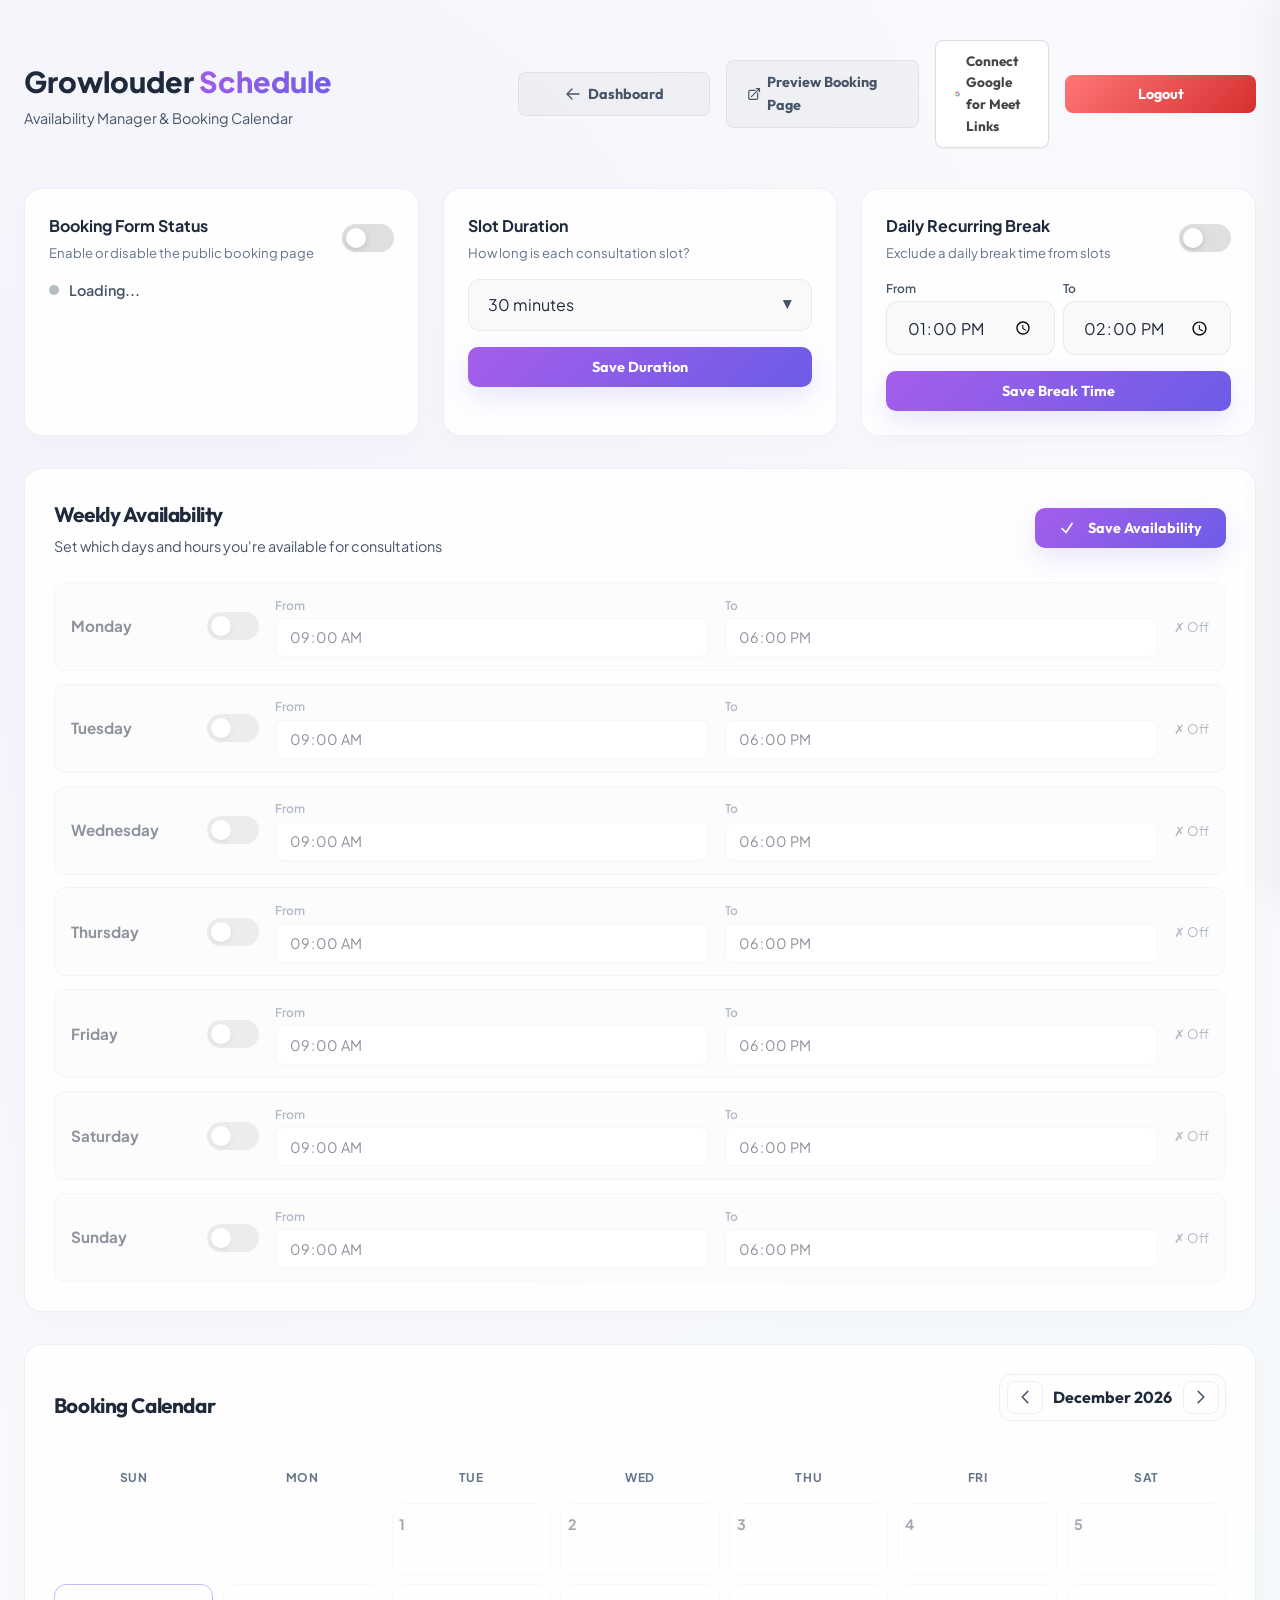
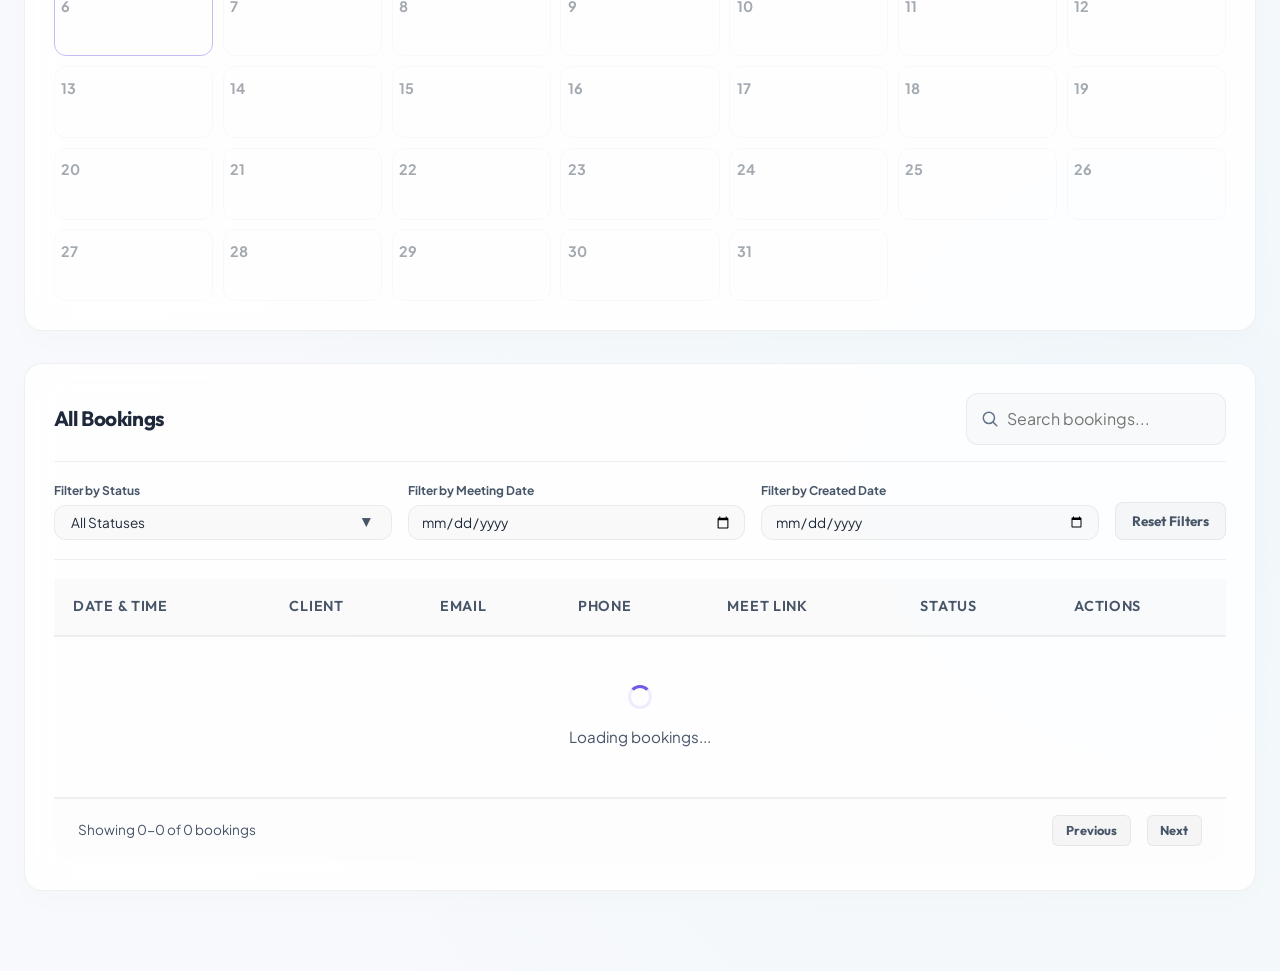
==== static/admin-schedule.html @ 593f6b60 "Initial commit of GrowLouder Consultation Portal" ====
<!DOCTYPE html>
<html lang="en">
<head>
    <meta charset="UTF-8">
    <meta name="viewport" content="width=device-width, initial-scale=1.0">
    <title>Growlouder  Console | Scheduling Manager</title>
    <link rel="icon" type="image/svg+xml" href="/static/favicon.svg">
    <link rel="stylesheet" href="/static/css/style.css">
    <link rel="stylesheet" href="/static/css/schedule.css">
</head>
<body>
<div class="dashboard-container">

    <!-- Header -->
    <header class="dash-header">
        <div>
            <div class="dash-logo-text">Growlouder  <span class="gradient-text">Schedule</span></div>
            <p style="color:var(--text-secondary);font-size:.9rem;margin-top:.2rem;">Availability Manager &amp; Booking Calendar</p>
        </div>
        <div class="dash-actions">
            <a href="/dashboard" class="btn btn-secondary" style="padding:.6rem 1.2rem;font-size:.9rem;border-radius:8px;text-decoration:none;color:var(--text-secondary);display:flex;align-items:center;gap:.4rem;">
                <svg width="16" height="16" fill="none" stroke="currentColor" stroke-width="2" viewBox="0 0 24 24"><path stroke-linecap="round" stroke-linejoin="round" d="M10.5 19.5L3 12m0 0l7.5-7.5M3 12h18"/></svg>
                Dashboard
            </a>
            
            <a href="/" target="_blank" class="btn btn-secondary" style="padding:.6rem 1.2rem;font-size:.9rem;border-radius:8px;text-decoration:none;color:var(--text-secondary);display:flex;align-items:center;gap:.4rem;">
                <svg width="16" height="16" fill="none" stroke="currentColor" stroke-width="2" viewBox="0 0 24 24"><path stroke-linecap="round" stroke-linejoin="round" d="M13.5 6H5.25A2.25 2.25 0 003 8.25v10.5A2.25 2.25 0 005.25 21h10.5A2.25 2.25 0 0018 18.75V10.5m-10.5 6L21 3m0 0h-5.25M21 3v5.25"/></svg>
                Preview Booking Page
            </a>

            <div id="google-connect-wrapper" style="display:flex;align-items:center;gap:0.5rem;background:#fff;border:1px solid #ddd;border-radius:8px;padding:0.2rem 0.6rem;box-shadow:0 1px 2px rgba(0,0,0,.05);" title="Connect your Google Account to auto-generate Google Meet links for consultations.">
                <a href="/api/google/connect" id="google-connect-btn" class="btn" style="padding:.4rem .6rem;font-size:.85rem;border-radius:6px;background:none;color:#444;text-decoration:none;display:flex;align-items:center;gap:.4rem;box-shadow:none;">
                    <svg width="16" height="16" fill="currentColor" viewBox="0 0 24 24"><path d="M22.56 12.25c0-.78-.07-1.53-.2-2.25H12v4.26h5.92c-.26 1.37-1.04 2.53-2.21 3.31v2.77h3.57c2.08-1.92 3.28-4.74 3.28-8.09z" fill="#4285F4"/><path d="M12 23c2.97 0 5.46-.98 7.28-2.66l-3.57-2.77c-.98.66-2.23 1.06-3.71 1.06-2.86 0-5.29-1.93-6.16-4.53H2.18v2.84C3.99 20.53 7.7 23 12 23z" fill="#34A853"/><path d="M5.84 14.09c-.22-.66-.35-1.36-.35-2.09s.13-1.43.35-2.09V7.07H2.18C1.43 8.55 1 10.22 1 12s.43 3.45 1.18 4.93l2.85-2.22.81-.62z" fill="#FBBC05"/><path d="M12 5.38c1.62 0 3.06.56 4.21 1.64l3.15-3.15C17.45 2.09 14.97 1 12 1 7.7 1 3.99 3.47 2.18 7.07l3.66 2.84c.87-2.6 3.3-4.53 6.16-4.53z" fill="#EA4335"/><path d="M1 1h22v22H1z" fill="none"/></svg>
                    <span>Connect Google for Meet Links</span>
                </a>
                <span id="google-connected-email" style="font-size:0.75rem;color:#00b894;font-weight:600;display:none;border-left:1px solid #eee;padding-left:0.5rem;"></span>
            </div>
            <button type="button" class="btn" id="logout-btn" style="padding:.6rem 1.2rem;font-size:.9rem;border-radius:8px;background:var(--accent-gradient);box-shadow:none;">Logout</button>
        </div>
    </header>

    <!-- Top Config Row -->
    <div class="admin-config-row">

        <!-- Form Active Toggle -->
        <div class="config-card">
            <div class="config-card-header">
                <div>
                    <div class="config-card-title">Booking Form Status</div>
                    <div class="config-card-sub">Enable or disable the public booking page</div>
                </div>
                <label class="toggle-switch" id="form-active-toggle-wrapper">
                    <input type="checkbox" id="form-active-toggle" onchange="updateConfig()">
                    <span class="toggle-slider"></span>
                </label>
            </div>
            <div class="status-badge-row">
                <span class="status-dot" id="status-dot"></span>
                <span id="status-label" class="status-label-text">Loading...</span>
            </div>
        </div>

        <!-- Slot Duration -->
        <div class="config-card">
            <div class="config-card-title">Slot Duration</div>
            <div class="config-card-sub">How long is each consultation slot?</div>
            <div class="slot-duration-row" style="margin-top:1rem;">
                <div class="select-wrapper" style="flex:1;">
                    <select id="slot-duration-select" class="input-control" onchange="onSlotDurationChange()">
                        <option value="15">15 minutes</option>
                        <option value="30" selected>30 minutes</option>
                        <option value="45">45 minutes</option>
                        <option value="60">1 hour</option>
                        <option value="90">1.5 hours</option>
                        <option value="0">Custom...</option>
                    </select>
                </div>
                <div id="custom-slot-wrapper" style="display:none; flex:1;">
                    <input type="number" id="custom-slot-input" class="input-control" min="5" max="480" placeholder="Minutes" value="30">
                </div>
            </div>
            <button class="btn" onclick="updateConfig()" style="margin-top:1rem;padding:.7rem;font-size:.9rem;border-radius:10px;">Save Duration</button>
        </div>

        <!-- Daily Break Config -->
        <div class="config-card">
            <div class="config-card-header">
                <div>
                    <div class="config-card-title">Daily Recurring Break</div>
                    <div class="config-card-sub">Exclude a daily break time from slots</div>
                </div>
                <label class="toggle-switch">
                    <input type="checkbox" id="break-active-toggle" onchange="updateBreakConfig()">
                    <span class="toggle-slider"></span>
                </label>
            </div>
            <div class="slot-duration-row" style="margin-top:1rem; gap:0.5rem;">
                <div style="flex:1;">
                    <label style="font-size:.75rem;color:var(--text-secondary);font-weight:600;display:block;margin-bottom:.2rem;">From</label>
                    <input type="time" id="break-start-input" class="input-control" value="13:00">
                </div>
                <div style="flex:1;">
                    <label style="font-size:.75rem;color:var(--text-secondary);font-weight:600;display:block;margin-bottom:.2rem;">To</label>
                    <input type="time" id="break-end-input" class="input-control" value="14:00">
                </div>
            </div>
            <button class="btn" onclick="updateBreakConfig(true)" style="margin-top:1rem;padding:.7rem;font-size:.9rem;border-radius:10px;">Save Break Time</button>
        </div>

    </div>

    <!-- Availability Settings -->
    <section class="table-card" style="margin-bottom:2rem;">
        <div class="table-header-row">
            <div>
                <h2 style="font-size:1.3rem;">Weekly Availability</h2>
                <p style="color:var(--text-secondary);font-size:.9rem;margin-top:.2rem;">Set which days and hours you're available for consultations</p>
            </div>
            <button class="btn" onclick="saveAvailability()" style="padding:.7rem 1.5rem;font-size:.9rem;border-radius:10px;width:auto;">
                <svg width="16" height="16" fill="none" stroke="currentColor" stroke-width="2.5" viewBox="0 0 24 24"><path stroke-linecap="round" stroke-linejoin="round" d="M4.5 12.75l6 6 9-13.5"/></svg>
                Save Availability
            </button>
        </div>
        <div id="availability-grid" class="avail-grid">
            <!-- Injected by JS -->
        </div>
    </section>

    <!-- Calendar + Bookings -->
    <section class="table-card" style="margin-bottom:2rem;">
        <div class="table-header-row">
            <h2 style="font-size:1.3rem;">Booking Calendar</h2>
            <div class="cal-nav" style="border:1px solid var(--border-color);border-radius:12px;padding:.4rem;">
                <button class="cal-nav-btn" onclick="changeAdminMonth(-1)">
                    <svg width="18" height="18" fill="none" stroke="currentColor" stroke-width="2" viewBox="0 0 24 24"><path stroke-linecap="round" stroke-linejoin="round" d="M15.75 19.5L8.25 12l7.5-7.5"/></svg>
                </button>
                <span class="cal-month-label" id="admin-cal-month-label" style="font-size:1rem;">May 2026</span>
                <button class="cal-nav-btn" onclick="changeAdminMonth(1)">
                    <svg width="18" height="18" fill="none" stroke="currentColor" stroke-width="2" viewBox="0 0 24 24"><path stroke-linecap="round" stroke-linejoin="round" d="M8.25 4.5l7.5 7.5-7.5 7.5"/></svg>
                </button>
            </div>
        </div>

        <!-- Admin Calendar Grid -->
        <div class="admin-cal-grid" id="admin-cal-grid">
            <div class="cal-weekday">Sun</div>
            <div class="cal-weekday">Mon</div>
            <div class="cal-weekday">Tue</div>
            <div class="cal-weekday">Wed</div>
            <div class="cal-weekday">Thu</div>
            <div class="cal-weekday">Fri</div>
            <div class="cal-weekday">Sat</div>
            <!-- Days injected by JS -->
        </div>

        <!-- Booking list for selected date -->
        <div id="admin-day-detail" style="display:none;margin-top:1.5rem;">
            <div class="table-header-row" style="margin-bottom:1rem;">
                <h3 id="admin-day-heading" style="font-size:1.1rem;"></h3>
                <div id="admin-day-actions" style="display:flex;align-items:center;gap:.5rem;">
                    <button class="btn btn-secondary" onclick="closeAdminDayDetail()" style="padding:.4rem .9rem;font-size:.85rem;border-radius:8px;width:auto;">Close</button>
                </div>
            </div>
            
            <div class="day-detail-layout" style="display:grid; grid-template-columns: 1fr 340px; gap: 1.5rem;">
                <!-- Bookings Table Column -->
                <div class="table-responsive" style="min-width:0;">
                    <table class="leads-table" id="admin-bookings-table">
                        <thead>
                            <tr>
                                <th>Time</th>
                                <th>Client Name</th>
                                <th>Email</th>
                                <th>Phone</th>
                                <th>Notes</th>
                                <th>Status</th>
                                <th>Actions</th>
                            </tr>
                        </thead>
                        <tbody id="admin-bookings-tbody">
                            <!-- Injected by JS -->
                        </tbody>
                    </table>
                </div>

                <!-- Custom Blocks Column -->
                <div class="custom-blocks-panel" style="background:rgba(0,0,0,.015); border: 1px solid var(--border-color); border-radius: 16px; padding: 1.2rem; align-self: start;">
                    <h4 style="font-size:.95rem; font-weight:700; margin-bottom:.5rem; display:flex; align-items:center; gap:.4rem; color:var(--text-primary);">
                        <svg width="16" height="16" fill="none" stroke="currentColor" stroke-width="2" viewBox="0 0 24 24"><path stroke-linecap="round" stroke-linejoin="round" d="M12 6v6h4.5m4.5 0a9 9 0 1 1-18 0 9 9 0 0 1 18 0Z"/></svg>
                        Custom Blocks / Breaks
                    </h4>
                    <p style="color:var(--text-muted); font-size:.8rem; margin-bottom:1rem; line-height:1.4;">
                        Block a specific time range for this date (e.g., 1:00 PM to 2:00 PM).
                    </p>

                    <!-- List of blocks for selected date -->
                    <div id="date-breaks-list" style="margin-bottom:1rem; display:flex; flex-direction:column; gap:.5rem;">
                        <!-- Injected by JS -->
                    </div>

                    <!-- Add custom block form -->
                    <div style="border-top:1px solid var(--border-color); padding-top:1rem; display:flex; flex-direction:column; gap:.8rem;">
                        <div style="display:flex; gap:.5rem;">
                            <div style="flex:1;">
                                <label style="font-size:.7rem; color:var(--text-muted); font-weight:700; display:block; margin-bottom:.2rem;">Start</label>
                                <input type="time" id="add-break-start" class="input-control" style="padding:.4rem; font-size:.85rem;" value="13:00">
                            </div>
                            <div style="flex:1;">
                                <label style="font-size:.7rem; color:var(--text-muted); font-weight:700; display:block; margin-bottom:.2rem;">End</label>
                                <input type="time" id="add-break-end" class="input-control" style="padding:.4rem; font-size:.85rem;" value="14:00">
                            </div>
                        </div>
                        <input type="text" id="add-break-reason" class="input-control" style="padding:.4rem; font-size:.85rem;" placeholder="Reason (e.g. Lunch break)">
                        <button class="btn" onclick="addDateBreak()" style="padding:.5rem; font-size:.85rem; border-radius:8px;">Add Block / Break</button>
                    </div>
                </div>
            </div>
        </div>
    </section>

    <!-- All Bookings Table -->
    <section class="table-card" style="margin-bottom:2.5rem;">
        <div class="table-header-row" style="border-bottom: 1px solid var(--border-color); padding-bottom: 1rem; margin-bottom: 1rem;">
            <h2 style="font-size:1.3rem; margin-bottom: 0;">All Bookings</h2>
            <div style="display: flex; gap: 0.8rem; align-items: center; flex-wrap: wrap;">
                <div class="search-box" style="max-width:260px; margin-bottom: 0;">
                    <svg class="search-icon" width="18" height="18" fill="none" stroke="currentColor" stroke-width="2" viewBox="0 0 24 24"><path stroke-linecap="round" stroke-linejoin="round" d="M21 21l-5.197-5.197m0 0A7.5 7.5 0 105.196 5.196a7.5 7.5 0 0010.607 10.607z"/></svg>
                    <input type="text" id="bookings-search" class="input-control" placeholder="Search bookings...">
                </div>
            </div>
        </div>

        <!-- Premium Multi-Filters Bar -->
        <div class="filter-controls-row" style="display: flex; gap: 1rem; margin-bottom: 1.2rem; padding: 0.2rem 0; flex-wrap: wrap; border-bottom: 1px solid var(--border-color); padding-bottom: 1.2rem; align-items: flex-end;">
            <div style="flex: 1; min-width: 140px;">
                <label style="font-size: 0.75rem; color: var(--text-secondary); font-weight: 700; display: block; margin-bottom: 0.3rem;">Filter by Status</label>
                <div class="select-wrapper" style="margin-bottom: 0;">
                    <select id="bookings-status-filter" class="input-control" style="padding: 0.5rem 1rem; font-size: 0.85rem; height: auto;">
                        <option value="">All Statuses</option>
                        <option value="confirmed">Confirmed</option>
                        <option value="completed">Completed</option>
                        <option value="cancelled">Cancelled</option>
                    </select>
                </div>
            </div>
            <div style="flex: 1; min-width: 160px;">
                <label style="font-size: 0.75rem; color: var(--text-secondary); font-weight: 700; display: block; margin-bottom: 0.3rem;">Filter by Meeting Date</label>
                <input type="date" id="bookings-date-filter" class="input-control" style="padding: 0.45rem 0.8rem; font-size: 0.85rem; height: auto; font-family: inherit;">
            </div>
            <div style="flex: 1; min-width: 160px;">
                <label style="font-size: 0.75rem; color: var(--text-secondary); font-weight: 700; display: block; margin-bottom: 0.3rem;">Filter by Created Date</label>
                <input type="date" id="bookings-created-filter" class="input-control" style="padding: 0.45rem 0.8rem; font-size: 0.85rem; height: auto; font-family: inherit;">
            </div>
            <div>
                <button type="button" class="btn btn-secondary" onclick="resetBookingsFilters()" style="padding: 0.5rem 1rem; font-size: 0.85rem; border-radius: 8px; height: 38px; display: inline-flex; align-items: center; justify-content: center; width: auto;">
                    Reset Filters
                </button>
            </div>
        </div>
        <div class="table-responsive">
            <table class="leads-table" id="all-bookings-table">
                <thead>
                    <tr>
                        <th>Date & Time</th>
                        <th>Client</th>
                        <th>Email</th>
                        <th>Phone</th>
                        <th>Meet Link</th>
                        <th>Status</th>
                        <th>Actions</th>
                    </tr>
                </thead>
                <tbody id="all-bookings-tbody">
                    <tr><td colspan="7" style="text-align:center;padding:3rem;"><div class="spinner" style="margin:0 auto 1rem;"></div><span style="color:var(--text-secondary);">Loading bookings...</span></td></tr>
                </tbody>
            </table>
        </div>
        <!-- Pagination Controls Row -->
        <div id="bookings-pagination" style="display: flex; justify-content: space-between; align-items: center; padding: 1rem 1.5rem; border-top: 1px solid var(--border-color); background: rgba(0,0,0,.005); border-bottom-left-radius: 18px; border-bottom-right-radius: 18px; flex-wrap: wrap; gap: 0.8rem;">
            <div style="font-size: 0.85rem; color: var(--text-secondary);" id="pagination-info">
                Showing 0-0 of 0 bookings
            </div>
            <div style="display: flex; gap: 0.5rem; align-items: center;">
                <button type="button" class="btn btn-secondary" id="btn-prev-page" style="padding: 0.4rem 0.8rem; font-size: 0.8rem; border-radius: 6px; width: auto; margin-bottom: 0;" onclick="changeBookingsPage(-1)">
                    Previous
                </button>
                <div id="pagination-pages" style="display: flex; gap: 0.3rem;">
                    <!-- dynamic page numbers -->
                </div>
                <button type="button" class="btn btn-secondary" id="btn-next-page" style="padding: 0.4rem 0.8rem; font-size: 0.8rem; border-radius: 6px; width: auto; margin-bottom: 0;" onclick="changeBookingsPage(1)">
                    Next
                </button>
            </div>
        </div>
    </section>

</div>

<!-- Sliding detail drawer for individual booking viewer -->
<div class="drawer-overlay" id="drawer-overlay"></div>
<div class="drawer" id="drawer">
    <button type="button" class="drawer-close" id="drawer-close-btn">&times;</button>
    <h2 class="drawer-title">Booking Details</h2>
    <div id="drawer-content">
        <!-- Details rendered via JavaScript -->
    </div>
</div>

<!-- Toast -->
<div class="toast-container">
    <div class="toast" id="toast-el"></div>
</div>

<script src="/static/js/admin-schedule.js"></script>
</body>
</html>
---- static/css/style.css ----
/* 
================================================================
   BrandCraft Onboarding System - Master Design System Stylesheet
   Theme: Premium Light Mode with HSL accents
   Author: Uday Sorathiya
================================================================
*/

@import url('https://fonts.googleapis.com/css2?family=Outfit:wght@300;400;500;600;700;800&family=Plus+Jakarta+Sans:wght@300;400;500;600;700&display=swap');

:root {
    --bg-dark: #f8f9fc;
    --bg-card: rgba(255, 255, 255, 0.85);
    --bg-card-hover: rgba(255, 255, 255, 0.95);
    --border-color: rgba(0, 0, 0, 0.06);
    --border-glow: rgba(108, 92, 231, 0.15);
    
    --primary: #6c5ce7;
    --primary-gradient: linear-gradient(135deg, #a55eea 0%, #6c5ce7 100%);
    --secondary-gradient: linear-gradient(135deg, #00b894 0%, #0984e3 100%);
    --accent-gradient: linear-gradient(135deg, #ff7675 0%, #d63031 100%);
    --text-primary: #1e293b;
    --text-secondary: #475569;
    --text-muted: #64748b;
    
    --font-heading: 'Outfit', sans-serif;
    --font-body: 'Plus Jakarta Sans', sans-serif;
    --shadow-neon: 0 10px 25px rgba(108, 92, 231, 0.15);
    --shadow-neon-cyan: 0 10px 25px rgba(0, 206, 201, 0.12);
    --transition: all 0.35s cubic-bezier(0.25, 0.8, 0.25, 1);
}

/* Reset and Global Styles */
* {
    margin: 0;
    padding: 0;
    box-sizing: border-box;
}

body {
    background-color: var(--bg-dark);
    color: var(--text-primary);
    font-family: var(--font-body);
    min-height: 100vh;
    overflow-x: hidden;
    line-height: 1.6;
    background-image: 
        radial-gradient(circle at 10% 20%, rgba(108, 92, 231, 0.04) 0%, transparent 40%),
        radial-gradient(circle at 90% 80%, rgba(0, 206, 201, 0.03) 0%, transparent 45%);
}

h1, h2, h3, h4, h5, h6 {
    font-family: var(--font-heading);
    font-weight: 700;
    letter-spacing: -0.02em;
}

/* Core Layouts */
.app-container {
    display: flex;
    flex-direction: column;
    min-height: 100vh;
    padding: 2.5rem 1.5rem;
    align-items: center;
    justify-content: center;
}

/* Glassmorphism Card Style */
.glass-card {
    background: var(--bg-card);
    backdrop-filter: blur(20px);
    -webkit-backdrop-filter: blur(20px);
    border: 1px solid var(--border-color);
    border-radius: 24px;
    width: 100%;
    max-width: 780px;
    padding: 3rem;
    box-shadow: 0 20px 45px rgba(108, 92, 231, 0.04), 0 5px 15px rgba(0, 0, 0, 0.02);
    position: relative;
    transition: var(--transition);
}

.glass-card::before {
    content: '';
    position: absolute;
    top: 0;
    left: 0;
    right: 0;
    height: 6px;
    background: var(--primary-gradient);
    border-radius: 24px 24px 0 0;
}

/* Gradient Texts */
.gradient-text {
    background: var(--primary-gradient);
    -webkit-background-clip: text;
    -webkit-text-fill-color: transparent;
    display: inline-block;
}

.gradient-text-alt {
    background: var(--secondary-gradient);
    -webkit-background-clip: text;
    -webkit-text-fill-color: transparent;
    display: inline-block;
}

/* Form Styles */
.form-header {
    text-align: center;
    margin-bottom: 2.5rem;
}

.form-header h1 {
    font-size: 2.5rem;
    margin-bottom: 0.75rem;
    font-weight: 800;
}

.form-header p {
    color: var(--text-secondary);
    font-size: 1.05rem;
}

.form-group {
    margin-bottom: 1.8rem;
    position: relative;
}

.form-group label {
    display: block;
    font-family: var(--font-heading);
    font-weight: 600;
    font-size: 0.95rem;
    margin-bottom: 0.6rem;
    color: var(--text-primary);
    transition: var(--transition);
}

.required::after {
    content: " *";
    color: #ff7675;
    font-weight: bold;
}

/* Premium Inputs */
.input-control {
    width: 100%;
    background: rgba(0, 0, 0, 0.02);
    border: 1px solid var(--border-color);
    border-radius: 12px;
    padding: 0.9rem 1.2rem;
    color: var(--text-primary);
    font-family: var(--font-body);
    font-size: 1rem;
    transition: var(--transition);
}

.input-control:focus {
    outline: none;
    background: #ffffff;
    border-color: #6c5ce7;
    box-shadow: 0 0 15px rgba(108, 92, 231, 0.15);
}

textarea.input-control {
    resize: vertical;
    min-height: 100px;
}

/* Custom Select Dropdowns */
.select-wrapper {
    position: relative;
}

.select-wrapper::after {
    content: '▼';
    font-size: 0.75rem;
    color: var(--text-secondary);
    position: absolute;
    right: 1.2rem;
    top: 50%;
    transform: translateY(-50%);
    pointer-events: none;
    transition: var(--transition);
}

.select-wrapper:hover::after {
    color: var(--text-primary);
}

select.input-control {
    appearance: none;
    -webkit-appearance: none;
    cursor: pointer;
    padding-right: 2.5rem;
}

select.input-control option {
    background-color: #ffffff;
    color: var(--text-primary);
}

/* Custom Option Cards Grid (Checkboxes & Radios) */
.options-grid {
    display: grid;
    grid-template-columns: repeat(auto-fit, minmax(220px, 1fr));
    gap: 1rem;
    margin-top: 0.5rem;
}

.option-card {
    position: relative;
    background: rgba(0, 0, 0, 0.015);
    border: 1px solid var(--border-color);
    border-radius: 14px;
    padding: 1.2rem;
    cursor: pointer;
    transition: var(--transition);
    display: flex;
    align-items: center;
    user-select: none;
}

.option-card:hover {
    background: var(--bg-card-hover);
    border-color: rgba(108, 92, 231, 0.3);
    transform: translateY(-2px);
    box-shadow: 0 5px 15px rgba(0, 0, 0, 0.02);
}

.option-card input[type="checkbox"],
.option-card input[type="radio"] {
    position: absolute;
    opacity: 0;
    cursor: pointer;
    height: 0;
    width: 0;
}

.custom-indicator {
    height: 20px;
    width: 20px;
    background-color: rgba(0, 0, 0, 0.04);
    border: 1px solid var(--border-color);
    border-radius: 6px;
    margin-right: 1rem;
    display: inline-block;
    position: relative;
    flex-shrink: 0;
    transition: var(--transition);
}

/* For Radio indicators (Circles) */
.radio-indicator {
    border-radius: 50%;
}

.option-card:hover .custom-indicator {
    border-color: #6c5ce7;
}

/* Checked States */
.option-card input:checked ~ .custom-indicator {
    background: var(--primary-gradient);
    border-color: transparent;
    box-shadow: var(--shadow-neon);
}

.option-card input:checked ~ .custom-indicator::after {
    display: block;
}

/* Checkbox indicator tick marks */
.custom-indicator::after {
    content: "";
    position: absolute;
    display: none;
    left: 7px;
    top: 3px;
    width: 5px;
    height: 10px;
    border: solid white;
    border-width: 0 2px 2px 0;
    transform: rotate(45deg);
}

/* Radio indicator bullet */
.radio-indicator::after {
    left: 6px;
    top: 6px;
    width: 6px;
    height: 6px;
    border-radius: 50%;
    background: white;
    border: none;
    transform: none;
}

.option-card input:checked ~ .option-label {
    color: #6c5ce7;
    font-weight: 600;
}

.option-label {
    font-size: 0.95rem;
    color: var(--text-secondary);
    transition: var(--transition);
}

/* Submit & Loading Buttons */
.btn-container {
    margin-top: 2.5rem;
}

.btn {
    width: 100%;
    padding: 1.1rem 2rem;
    font-family: var(--font-heading);
    font-weight: 700;
    font-size: 1.1rem;
    color: #ffffff;
    background: var(--primary-gradient);
    border: none;
    border-radius: 14px;
    cursor: pointer;
    transition: var(--transition);
    display: flex;
    justify-content: center;
    align-items: center;
    gap: 0.8rem;
    box-shadow: var(--shadow-neon);
}

.btn:hover {
    transform: translateY(-2px);
    box-shadow: 0 8px 25px rgba(108, 92, 231, 0.35);
}

.btn:active {
    transform: translateY(0);
}

.btn-secondary {
    background: rgba(0, 0, 0, 0.03);
    border: 1px solid var(--border-color);
    box-shadow: none;
    color: var(--text-secondary);
}

.btn-secondary:hover {
    background: rgba(0, 0, 0, 0.06);
    border-color: var(--text-secondary);
    color: var(--text-primary);
    box-shadow: none;
}

/* Form Progress Bar for Multi-step Wizard */
.progress-bar-container {
    width: 100%;
    height: 5px;
    background: rgba(0, 0, 0, 0.04);
    border-radius: 10px;
    margin-bottom: 2.5rem;
    overflow: hidden;
}

.progress-bar-fill {
    height: 100%;
    width: 0%;
    background: var(--primary-gradient);
    box-shadow: var(--shadow-neon);
    transition: width 0.4s ease;
}

.form-step {
    display: none;
    animation: fadeInStep 0.5s ease forwards;
}

.form-step.active {
    display: block;
}

@keyframes fadeInStep {
    from {
        opacity: 0;
        transform: translateY(10px);
    }
    to {
        opacity: 1;
        transform: translateY(0);
    }
}

.form-step-actions {
    display: flex;
    gap: 1rem;
    margin-top: 2.5rem;
}

/* Form Wizard Header Info */
.step-info {
    text-align: center;
    color: var(--text-muted);
    font-size: 0.85rem;
    font-weight: 700;
    text-transform: uppercase;
    letter-spacing: 0.1em;
    margin-bottom: 0.5rem;
}

/* Success Card Overlay */
.success-screen {
    text-align: center;
    display: none;
    animation: scaleIn 0.5s cubic-bezier(0.25, 0.8, 0.25, 1) forwards;
}

.success-icon-wrapper {
    width: 80px;
    height: 80px;
    background: rgba(0, 184, 148, 0.1);
    border: 2px solid #00b894;
    border-radius: 50%;
    display: flex;
    align-items: center;
    justify-content: center;
    margin: 0 auto 2rem;
    box-shadow: var(--shadow-neon-cyan);
    position: relative;
}

.success-icon-wrapper svg {
    width: 40px;
    height: 40px;
    color: #00b894;
}

.success-screen h2 {
    font-size: 2.2rem;
    margin-bottom: 1rem;
}

.success-screen p {
    color: var(--text-secondary);
    margin-bottom: 2rem;
}

@keyframes scaleIn {
    from {
        opacity: 0;
        transform: scale(0.9);
    }
    to {
        opacity: 1;
        transform: scale(1);
    }
}

/* Page Footer Credit styling */
.brand-footer {
    margin-top: 2.5rem;
    padding-top: 1.5rem;
    border-top: 1px solid var(--border-color);
    text-align: center;
    font-size: 0.82rem;
    color: var(--text-muted);
    display: flex;
    flex-direction: column;
    gap: 0.4rem;
}

.brand-footer .powered-by {
    font-weight: 600;
    color: var(--text-secondary);
}

.brand-footer a {
    color: var(--primary);
    text-decoration: none;
    font-weight: 600;
    transition: var(--transition);
}

.brand-footer a:hover {
    text-decoration: underline;
}

/* Login Page Customizations */
.login-card {
    max-width: 420px;
}

.login-footer {
    text-align: center;
    margin-top: 2rem;
}

.login-footer a {
    color: var(--text-secondary);
    text-decoration: none;
    font-size: 0.9rem;
    transition: var(--transition);
}

.login-footer a:hover {
    color: #6c5ce7;
}

/* ================================================================
   DASHBOARD SECTION STYLE
   ================================================================ */
.dashboard-container {
    width: 100%;
    max-width: 1400px;
    padding: 2.5rem 1.5rem;
    margin: 0 auto;
}

/* Dashboard Header */
.dash-header {
    display: flex;
    justify-content: space-between;
    align-items: center;
    margin-bottom: 2.5rem;
    flex-wrap: wrap;
    gap: 1.5rem;
}

.dash-logo-text {
    font-size: 1.8rem;
    font-weight: 800;
}

.dash-actions {
    display: flex;
    gap: 1rem;
    align-items: center;
}

/* Metrics Cards Grid */
.metrics-grid {
    display: grid;
    grid-template-columns: repeat(auto-fit, minmax(240px, 1fr));
    gap: 1.5rem;
    margin-bottom: 2.5rem;
}

.metric-card {
    background: var(--bg-card);
    backdrop-filter: blur(20px);
    border: 1px solid var(--border-color);
    border-radius: 18px;
    padding: 1.5rem;
    display: flex;
    flex-direction: column;
    position: relative;
    overflow: hidden;
    transition: var(--transition);
    box-shadow: 0 10px 30px rgba(0, 0, 0, 0.015);
}

.metric-card:hover {
    border-color: var(--border-glow);
    transform: translateY(-3px);
    box-shadow: 0 15px 35px rgba(108, 92, 231, 0.05);
}

.metric-header {
    display: flex;
    justify-content: space-between;
    align-items: center;
    margin-bottom: 1rem;
}

.metric-title {
    color: var(--text-secondary);
    font-size: 0.9rem;
    font-weight: 600;
    text-transform: uppercase;
    letter-spacing: 0.05em;
}

.metric-icon {
    width: 38px;
    height: 38px;
    border-radius: 10px;
    display: flex;
    align-items: center;
    justify-content: center;
}

.metric-icon-purple {
    background: rgba(108, 92, 231, 0.08);
    color: #6c5ce7;
}

.metric-icon-cyan {
    background: rgba(0, 184, 148, 0.08);
    color: #00b894;
}

.metric-icon-orange {
    background: rgba(253, 150, 68, 0.08);
    color: #fd9644;
}

.metric-value {
    font-size: 2.2rem;
    font-weight: 800;
    line-height: 1;
    margin-bottom: 0.4rem;
}

.metric-desc {
    color: var(--text-muted);
    font-size: 0.8rem;
}

/* Visualization Panel */
.visuals-panel {
    display: grid;
    grid-template-columns: 2fr 1fr;
    gap: 1.5rem;
    margin-bottom: 2.5rem;
}

@media (max-width: 992px) {
    .visuals-panel {
        grid-template-columns: 1fr;
    }
}

.chart-card {
    background: var(--bg-card);
    backdrop-filter: blur(20px);
    border: 1px solid var(--border-color);
    border-radius: 18px;
    padding: 1.8rem;
    min-height: 350px;
    display: flex;
    flex-direction: column;
    box-shadow: 0 10px 30px rgba(0, 0, 0, 0.015);
}

.chart-card-title {
    font-size: 1.2rem;
    font-weight: 700;
    margin-bottom: 1.5rem;
    color: var(--text-primary);
}

.chart-wrapper {
    flex-grow: 1;
    position: relative;
    display: flex;
    justify-content: center;
    align-items: center;
}

/* Leads Table Card */
.table-card {
    background: var(--bg-card);
    backdrop-filter: blur(20px);
    border: 1px solid var(--border-color);
    border-radius: 18px;
    padding: 1.8rem;
    margin-bottom: 2rem;
    box-shadow: 0 10px 30px rgba(0, 0, 0, 0.015);
}

.table-header-row {
    display: flex;
    justify-content: space-between;
    align-items: center;
    margin-bottom: 1.5rem;
    flex-wrap: wrap;
    gap: 1rem;
}

.search-box {
    position: relative;
    max-width: 320px;
    width: 100%;
}

.search-box input {
    padding-left: 2.5rem;
}

.search-icon {
    position: absolute;
    left: 0.9rem;
    top: 50%;
    transform: translateY(-50%);
    color: var(--text-muted);
    pointer-events: none;
}

/* Custom Styled Table */
.table-responsive {
    width: 100%;
    overflow-x: auto;
}

table.leads-table {
    width: 100%;
    border-collapse: collapse;
    text-align: left;
}

table.leads-table th {
    padding: 1rem 1.2rem;
    border-bottom: 2px solid var(--border-color);
    background: rgba(0, 0, 0, 0.015);
    color: var(--text-secondary);
    font-family: var(--font-heading);
    font-weight: 600;
    font-size: 0.9rem;
    text-transform: uppercase;
    letter-spacing: 0.05em;
}

table.leads-table td {
    padding: 1.1rem 1.2rem;
    border-bottom: 1px solid var(--border-color);
    color: var(--text-primary);
    font-size: 0.95rem;
    white-space: nowrap;
    max-width: 240px;
    text-overflow: ellipsis;
    overflow: hidden;
}

table.leads-table tbody tr {
    cursor: pointer;
    transition: var(--transition);
}

table.leads-table tbody tr:hover {
    background: rgba(108, 92, 231, 0.02);
}

.badge {
    display: inline-block;
    padding: 0.25rem 0.6rem;
    border-radius: 30px;
    font-size: 0.75rem;
    font-weight: 700;
    text-transform: uppercase;
    letter-spacing: 0.02em;
}

.badge-industry {
    background: rgba(108, 92, 231, 0.07);
    color: #6c5ce7;
    border: 1px solid rgba(108, 92, 231, 0.15);
}

.badge-source {
    background: rgba(0, 184, 148, 0.07);
    color: #00b894;
    border: 1px solid rgba(0, 184, 148, 0.15);
}

/* Drawer / Slider panel for detail view */
.drawer {
    position: fixed;
    top: 0;
    right: -480px;
    width: 480px;
    max-width: 100%;
    height: 100vh;
    background: #ffffff;
    border-left: 1px solid var(--border-color);
    box-shadow: -10px 0 35px rgba(0, 0, 0, 0.05);
    z-index: 1000;
    padding: 2.5rem;
    overflow-y: auto;
    transition: right 0.4s cubic-bezier(0.25, 0.8, 0.25, 1);
}

.drawer.open {
    right: 0;
}

.drawer-overlay {
    position: fixed;
    top: 0;
    left: 0;
    width: 100vw;
    height: 100vh;
    background: rgba(30, 41, 59, 0.35);
    backdrop-filter: blur(4px);
    z-index: 999;
    opacity: 0;
    pointer-events: none;
    transition: var(--transition);
}

.drawer-overlay.active {
    opacity: 1;
    pointer-events: all;
}

.drawer-close {
    position: absolute;
    top: 1.5rem;
    right: 1.5rem;
    background: none;
    border: none;
    color: var(--text-secondary);
    cursor: pointer;
    font-size: 1.5rem;
    transition: var(--transition);
}

.drawer-close:hover {
    color: var(--text-primary);
    transform: rotate(90deg);
}

.drawer-title {
    font-size: 1.6rem;
    font-weight: 800;
    margin-bottom: 2rem;
    padding-bottom: 1rem;
    border-bottom: 1px solid var(--border-color);
}

.drawer-section {
    margin-bottom: 1.8rem;
}

.drawer-section-title {
    font-size: 0.8rem;
    font-weight: 700;
    color: var(--text-muted);
    text-transform: uppercase;
    letter-spacing: 0.08em;
    margin-bottom: 0.4rem;
}

.drawer-section-value {
    font-size: 1rem;
    color: var(--text-primary);
    word-break: break-word;
}

/* Toast Messages */
.toast-container {
    position: fixed;
    bottom: 2rem;
    right: 2rem;
    z-index: 1001;
}

.toast {
    background: #ffffff;
    border: 1px solid #00b894;
    border-radius: 12px;
    padding: 1rem 1.5rem;
    color: var(--text-primary);
    box-shadow: 0 10px 30px rgba(0, 184, 148, 0.15);
    display: flex;
    align-items: center;
    gap: 0.8rem;
    transform: translateY(100px);
    opacity: 0;
    transition: all 0.4s cubic-bezier(0.175, 0.885, 0.32, 1.275);
}

.toast.show {
    transform: translateY(0);
    opacity: 1;
}

.toast-error {
    border-color: #ff7675;
    box-shadow: 0 10px 30px rgba(255, 118, 117, 0.15);
}

/* Empty State */
.empty-state {
    text-align: center;
    padding: 4rem 2rem;
    color: var(--text-secondary);
}

.empty-state svg {
    width: 64px;
    height: 64px;
    color: var(--text-muted);
    margin-bottom: 1.5rem;
}

/* Spinner */
.spinner {
    width: 24px;
    height: 24px;
    border: 3px solid rgba(108,92,231,0.1);
    border-top: 3px solid #6c5ce7;
    border-radius: 50%;
    animation: spin 1s linear infinite;
}

@keyframes spin {
    0% { transform: rotate(0deg); }
    100% { transform: rotate(360deg); }
}

/* Responsive Overrides */
@media (max-width: 576px) {
    .glass-card {
        padding: 1.8rem;
    }
    .options-grid {
        grid-template-columns: 1fr;
    }
    .form-header h1 {
        font-size: 1.8rem;
    }
    .dash-header {
        flex-direction: column;
        align-items: flex-start;
    }
    .drawer {
        width: 100%;
    }
}
---- static/css/schedule.css ----
/*
================================================================
   Scheduling / Booking System Styles
   BrandCraft – schedule.css
================================================================
*/

/* ---- Page Header ---- */
.sched-page-header {
    display: flex;
    justify-content: space-between;
    align-items: center;
    margin-bottom: 1.5rem;
    flex-wrap: wrap;
    gap: 1rem;
}
.sched-brand {
    font-family: var(--font-heading);
    font-size: 1.4rem;
    font-weight: 800;
}
.back-link {
    display: flex;
    align-items: center;
    gap: .4rem;
    color: var(--text-secondary);
    text-decoration: none;
    font-size: .9rem;
    font-weight: 600;
    transition: var(--transition);
}
.back-link:hover { color: var(--primary); }

/* ---- Inactive Banner ---- */
.inactive-banner {
    display: flex;
    align-items: center;
    gap: .8rem;
    background: rgba(255,118,117,.08);
    border: 1px solid rgba(255,118,117,.25);
    color: #d63031;
    border-radius: 14px;
    padding: 1rem 1.5rem;
    font-weight: 600;
    margin-bottom: 1.5rem;
}

/* ---- Booking Layout ---- */
.booking-layout {
    display: grid;
    grid-template-columns: 300px 1fr;
    gap: 2rem;
    align-items: start;
}

@media (max-width: 820px) {
    .booking-layout { grid-template-columns: 1fr; }
}

/* ---- Info Panel ---- */
.booking-info-panel {
    background: var(--bg-card);
    border: 1px solid var(--border-color);
    border-radius: 20px;
    padding: 2rem 1.6rem;
    position: sticky;
    top: 2rem;
    box-shadow: 0 10px 30px rgba(108,92,231,.04);
}
.info-avatar {
    width: 64px;
    height: 64px;
    border-radius: 50%;
    background: var(--primary-gradient);
    display: flex;
    align-items: center;
    justify-content: center;
    margin-bottom: 1.2rem;
    box-shadow: var(--shadow-neon);
}
.info-name {
    font-size: 1.3rem;
    font-weight: 800;
    margin-bottom: .3rem;
}
.info-meeting-type {
    font-size: 1rem;
    font-weight: 600;
    color: var(--primary);
    margin-bottom: 1.2rem;
}
.info-detail-row {
    display: flex;
    align-items: center;
    gap: .6rem;
    color: var(--text-secondary);
    font-size: .9rem;
    margin-bottom: .7rem;
}
.info-divider {
    border: none;
    border-top: 1px solid var(--border-color);
    margin: 1.2rem 0;
}
.info-description {
    color: var(--text-secondary);
    font-size: .9rem;
    line-height: 1.7;
}

/* ---- Booking Main Panel ---- */
.booking-main {
    background: var(--bg-card);
    border: 1px solid var(--border-color);
    border-radius: 20px;
    padding: 2rem;
    box-shadow: 0 10px 30px rgba(108,92,231,.04);
    min-height: 500px;
}
.booking-step { display: none; animation: fadeInStep .4s ease forwards; }
.booking-step.active { display: block; }
.step-heading {
    font-size: 1.3rem;
    font-weight: 800;
    margin-bottom: 1.5rem;
    color: var(--text-primary);
}

/* ---- Calendar ---- */
.cal-nav {
    display: flex;
    align-items: center;
    justify-content: space-between;
    margin-bottom: 1rem;
}
.cal-month-label {
    font-family: var(--font-heading);
    font-size: 1.1rem;
    font-weight: 700;
    min-width: 140px;
    text-align: center;
}
.cal-nav-btn {
    background: none;
    border: 1px solid var(--border-color);
    border-radius: 8px;
    padding: .4rem .5rem;
    cursor: pointer;
    color: var(--text-secondary);
    display: flex;
    align-items: center;
    transition: var(--transition);
}
.cal-nav-btn:hover {
    background: rgba(108,92,231,.06);
    border-color: rgba(108,92,231,.25);
    color: var(--primary);
}

/* ---- Calendar + Slots Side-by-Side Layout ---- */
.cal-and-slots-layout {
    display: grid;
    grid-template-columns: 1fr 220px;
    gap: 1.5rem;
    align-items: start;
}
@media (max-width: 680px) {
    .cal-and-slots-layout {
        grid-template-columns: 1fr;
    }
}

.cal-panel {
    min-width: 0;
}

/* ---- Slots Sidebar ---- */
.slots-sidebar {
    border-left: 1px solid var(--border-color);
    padding-left: 1.5rem;
    min-height: 340px;
    display: flex;
    flex-direction: column;
}
@media (max-width: 680px) {
    .slots-sidebar {
        border-left: none;
        border-top: 1px solid var(--border-color);
        padding-left: 0;
        padding-top: 1.5rem;
        min-height: auto;
    }
}
.slots-sidebar-placeholder {
    display: flex;
    flex-direction: column;
    align-items: center;
    justify-content: center;
    text-align: center;
    flex: 1;
    color: var(--text-muted);
    font-size: .9rem;
    gap: .8rem;
    padding: 2rem 0;
    line-height: 1.5;
}
.slots-scroll-area {
    max-height: 380px;
    overflow-y: auto;
    padding-right: .4rem;
}
.slots-scroll-area::-webkit-scrollbar {
    width: 4px;
}
.slots-scroll-area::-webkit-scrollbar-thumb {
    background: rgba(108,92,231,.2);
    border-radius: 10px;
}
.slots-scroll-area::-webkit-scrollbar-track {
    background: transparent;
}

.cal-grid {
    display: grid;
    grid-template-columns: repeat(7, 1fr);
    gap: .4rem;
    margin-bottom: .5rem;
}
.cal-weekday {
    text-align: center;
    font-size: .75rem;
    font-weight: 700;
    color: var(--text-muted);
    text-transform: uppercase;
    letter-spacing: .05em;
    padding: .4rem 0;
}
.cal-day {
    aspect-ratio: 1;
    display: flex;
    align-items: center;
    justify-content: center;
    border-radius: 10px;
    font-size: .9rem;
    font-weight: 600;
    cursor: pointer;
    transition: var(--transition);
    border: 1px solid transparent;
    position: relative;
}
.cal-day.empty { cursor: default; }
.cal-day.past { color: var(--text-muted); cursor: not-allowed; opacity: .45; }
.cal-day.today {
    border-color: var(--primary);
    color: var(--primary);
}
.cal-day.available:hover {
    background: rgba(108,92,231,.08);
    border-color: rgba(108,92,231,.3);
    color: var(--primary);
    transform: scale(1.05);
}
.cal-day.selected {
    background: var(--primary-gradient);
    color: #fff;
    box-shadow: var(--shadow-neon);
    border-color: transparent;
}
.cal-day.unavailable { color: var(--text-muted); opacity: .4; cursor: not-allowed; }
.cal-day .booked-dot {
    position: absolute;
    bottom: 4px;
    left: 50%;
    transform: translateX(-50%);
    width: 5px;
    height: 5px;
    border-radius: 50%;
    background: var(--primary);
}

/* ---- Time Slots ---- */
.slots-heading {
    font-size: .95rem;
    font-weight: 700;
    color: var(--text-primary);
    margin-bottom: .8rem;
    display: flex;
    align-items: center;
    gap: .5rem;
    flex-wrap: wrap;
}
.timezone-badge {
    font-size: .68rem;
    font-weight: 700;
    background: rgba(108,92,231,.08);
    color: var(--primary);
    border-radius: 20px;
    padding: .15rem .5rem;
    border: 1px solid rgba(108,92,231,.15);
}
.slots-grid {
    display: flex;
    flex-direction: column;
    gap: .5rem;
}
.slot-btn {
    background: rgba(0,0,0,.02);
    border: 1.5px solid var(--border-color);
    border-radius: 10px;
    padding: .6rem .4rem;
    font-size: .85rem;
    font-weight: 600;
    cursor: pointer;
    font-family: var(--font-body);
    color: var(--text-primary);
    transition: var(--transition);
    text-align: center;
    width: 100%;
}
.slot-btn:hover {
    border-color: var(--primary);
    color: var(--primary);
    background: rgba(108,92,231,.05);
    transform: translateY(-1px);
}
.slot-btn.selected {
    background: var(--primary-gradient);
    border-color: transparent;
    color: #fff;
    box-shadow: var(--shadow-neon);
}
.slot-btn.booked {
    opacity: .4;
    cursor: not-allowed;
    text-decoration: line-through;
}
.slot-btn:disabled { opacity: .4; cursor: not-allowed; }

/* ---- Booking Details Form Step ---- */
.back-step-btn {
    display: flex;
    align-items: center;
    gap: .4rem;
    background: none;
    border: none;
    color: var(--text-secondary);
    cursor: pointer;
    font-size: .9rem;
    font-weight: 600;
    font-family: var(--font-body);
    padding: 0;
    margin-bottom: 1.5rem;
    transition: var(--transition);
}
.back-step-btn:hover { color: var(--primary); }

.selected-slot-badge {
    display: inline-flex;
    align-items: center;
    gap: .5rem;
    background: rgba(108,92,231,.08);
    border: 1px solid rgba(108,92,231,.2);
    border-radius: 30px;
    padding: .5rem 1rem;
    font-size: .9rem;
    font-weight: 700;
    color: var(--primary);
    margin-bottom: 1.5rem;
}

/* ---- Success Details Card ---- */
.success-details-card {
    background: rgba(0,184,148,.05);
    border: 1px solid rgba(0,184,148,.2);
    border-radius: 14px;
    padding: 1.2rem 1.5rem;
    margin-top: 1.5rem;
    text-align: left;
    font-size: .9rem;
    color: var(--text-secondary);
    line-height: 1.8;
}

/* ================================================================
   ADMIN SCHEDULE PAGE
   ================================================================ */

/* Config Row */
.admin-config-row {
    display: grid;
    grid-template-columns: repeat(auto-fit, minmax(300px, 1fr));
    gap: 1.5rem;
    margin-bottom: 2rem;
}
@media (max-width: 700px) {
    .admin-config-row { grid-template-columns: 1fr; }
}

@media (max-width: 900px) {
    .day-detail-layout {
        grid-template-columns: 1fr !important;
    }
}

.config-card {
    background: var(--bg-card);
    border: 1px solid var(--border-color);
    border-radius: 18px;
    padding: 1.5rem;
    box-shadow: 0 8px 25px rgba(0,0,0,.015);
}
.config-card-header {
    display: flex;
    justify-content: space-between;
    align-items: center;
    margin-bottom: 1rem;
    gap: 1rem;
}
.config-card-title {
    font-size: 1rem;
    font-weight: 700;
    color: var(--text-primary);
    margin-bottom: .2rem;
}
.config-card-sub {
    font-size: .82rem;
    color: var(--text-muted);
}

/* Toggle Switch */
.toggle-switch {
    position: relative;
    display: inline-block;
    width: 52px;
    height: 28px;
    flex-shrink: 0;
}
.toggle-switch input { opacity: 0; width: 0; height: 0; }
.toggle-slider {
    position: absolute;
    cursor: pointer;
    inset: 0;
    background: rgba(0,0,0,.12);
    border-radius: 30px;
    transition: .35s;
}
.toggle-slider::before {
    content: "";
    position: absolute;
    height: 20px;
    width: 20px;
    left: 4px;
    bottom: 4px;
    background: #fff;
    border-radius: 50%;
    transition: .35s;
    box-shadow: 0 2px 6px rgba(0,0,0,.15);
}
.toggle-switch input:checked + .toggle-slider { background: var(--primary); box-shadow: var(--shadow-neon); }
.toggle-switch input:checked + .toggle-slider::before { transform: translateX(24px); }

/* Status Badge */
.status-badge-row {
    display: flex;
    align-items: center;
    gap: .6rem;
}
.status-dot {
    width: 10px;
    height: 10px;
    border-radius: 50%;
    background: #b2bec3;
    transition: var(--transition);
}
.status-dot.active { background: #00b894; box-shadow: 0 0 8px rgba(0,184,148,.4); }
.status-dot.inactive { background: #ff7675; box-shadow: 0 0 8px rgba(255,118,117,.3); }
.status-label-text {
    font-size: .9rem;
    font-weight: 600;
    color: var(--text-secondary);
}

/* Slot Duration Row */
.slot-duration-row {
    display: flex;
    gap: .8rem;
    align-items: center;
}

/* Availability Grid */
.avail-grid {
    display: flex;
    flex-direction: column;
    gap: .8rem;
}
.avail-row {
    display: grid;
    grid-template-columns: 120px auto 1fr 1fr auto;
    gap: 1rem;
    align-items: center;
    padding: .8rem 1rem;
    background: rgba(0,0,0,.015);
    border: 1px solid var(--border-color);
    border-radius: 12px;
    transition: var(--transition);
}
.avail-row.inactive-row { opacity: .5; }
.avail-day-label {
    font-weight: 700;
    font-size: .95rem;
    color: var(--text-primary);
}
.avail-time-input {
    padding: .5rem .8rem;
    border: 1px solid var(--border-color);
    border-radius: 8px;
    font-family: var(--font-body);
    font-size: .9rem;
    background: #fff;
    color: var(--text-primary);
    width: 100%;
    transition: var(--transition);
}
.avail-time-input:focus {
    outline: none;
    border-color: var(--primary);
    box-shadow: 0 0 0 3px rgba(108,92,231,.1);
}
.avail-toggle-label {
    font-size: .82rem;
    color: var(--text-muted);
    text-align: right;
    display: flex;
    align-items: center;
    gap: .4rem;
    justify-content: flex-end;
}

@media (max-width: 720px) {
    .avail-row {
        grid-template-columns: 1fr 1fr;
        gap: .6rem;
    }
    .avail-day-label { grid-column: span 2; }
}

/* Admin Calendar Grid */
.admin-cal-grid {
    display: grid;
    grid-template-columns: repeat(7, 1fr);
    gap: .6rem;
    margin-top: 1rem;
}
.admin-cal-day {
    border: 1px solid var(--border-color);
    border-radius: 12px;
    padding: .6rem .4rem;
    min-height: 72px;
    cursor: pointer;
    transition: var(--transition);
    position: relative;
}
.admin-cal-day:hover { border-color: rgba(108,92,231,.3); background: rgba(108,92,231,.02); }
.admin-cal-day.today { border-color: var(--primary); }
.admin-cal-day.has-bookings { background: rgba(108,92,231,.04); }
.admin-cal-day.selected-admin { border-color: var(--primary); background: rgba(108,92,231,.08); box-shadow: var(--shadow-neon); }
.admin-cal-day.empty-day { background: none; cursor: default; border-color: transparent; }
.admin-cal-day.unavailable-day { opacity: .4; cursor: not-allowed; }
.admin-day-num {
    font-size: .9rem;
    font-weight: 700;
    color: var(--text-primary);
    margin-bottom: .3rem;
}
.admin-booking-chips {
    display: flex;
    flex-direction: column;
    gap: .2rem;
}
.admin-booking-chip {
    font-size: .68rem;
    font-weight: 700;
    padding: .15rem .4rem;
    border-radius: 20px;
    background: rgba(108,92,231,.1);
    color: var(--primary);
    white-space: nowrap;
    overflow: hidden;
    text-overflow: ellipsis;
}
.admin-booking-chip.cancelled { background: rgba(255,118,117,.1); color: #d63031; text-decoration: line-through; }
.admin-booking-chip.completed { background: rgba(0,184,148,.1); color: #00b894; }

/* Status Badges in Table */
.status-pill {
    display: inline-block;
    padding: .25rem .7rem;
    border-radius: 20px;
    font-size: .75rem;
    font-weight: 700;
    text-transform: uppercase;
    letter-spacing: .03em;
}
.status-pill.confirmed { background: rgba(108,92,231,.1); color: var(--primary); }
.status-pill.cancelled { background: rgba(255,118,117,.1); color: #d63031; }
.status-pill.completed { background: rgba(0,184,148,.1); color: #00b894; }

/* Action buttons in table */
.action-btns { display: flex; gap: .4rem; }
.action-btn {
    padding: .3rem .6rem;
    border-radius: 7px;
    font-size: .75rem;
    font-weight: 700;
    border: 1px solid var(--border-color);
    cursor: pointer;
    font-family: var(--font-body);
    background: rgba(0,0,0,.02);
    color: var(--text-secondary);
    transition: var(--transition);
}
.action-btn:hover { background: rgba(108,92,231,.06); border-color: rgba(108,92,231,.2); color: var(--primary); }
.action-btn.danger:hover { background: rgba(255,118,117,.08); border-color: rgba(255,118,117,.3); color: #d63031; }
.action-btn.success:hover { background: rgba(0,184,148,.08); border-color: rgba(0,184,148,.3); color: #00b894; }

/* Loading skeleton for slots */
.slot-skeleton {
    background: linear-gradient(90deg, rgba(0,0,0,.04) 25%, rgba(0,0,0,.06) 50%, rgba(0,0,0,.04) 75%);
    background-size: 200% 100%;
    animation: shimmer 1.4s infinite;
    border-radius: 10px;
    height: 42px;
}
@keyframes shimmer { 0% { background-position: 200% 0; } 100% { background-position: -200% 0; } }

/* No slots message */
.no-slots-msg {
    text-align: center;
    padding: 2rem;
    color: var(--text-muted);
    font-size: .95rem;
}

/* ---- Blocked Date Styles ---- */
.admin-cal-day.blocked-day {
    background: rgba(255,118,117,.08) !important;
    border-color: rgba(255,118,117,.3) !important;
    opacity: 1 !important;
    position: relative;
}
.admin-cal-day.blocked-day .admin-day-num {
    color: #d63031;
}
.admin-cal-day.blocked-day::after {
    content: "BLOCKED";
    position: absolute;
    bottom: 4px;
    left: 50%;
    transform: translateX(-50%);
    font-size: .55rem;
    font-weight: 800;
    color: #d63031;
    letter-spacing: .04em;
    text-transform: uppercase;
    background: rgba(255,118,117,.12);
    padding: .1rem .4rem;
    border-radius: 6px;
}
.admin-cal-day.blocked-day:hover {
    background: rgba(255,118,117,.12) !important;
    border-color: rgba(255,118,117,.5) !important;
}

/* Public calendar blocked date (shown as unavailable) */
.cal-day.blocked {
    color: #d63031;
    opacity: .5;
    cursor: not-allowed;
    position: relative;
}
.cal-day.blocked::after {
    content: "";
    position: absolute;
    inset: 20% 30%;
    border-top: 2px solid #d63031;
    transform: rotate(-45deg);
}

/* ================================================================
   MOBILE RESPONSIVENESS OVERRIDES
   ================================================================ */
@media (max-width: 768px) {
    .sched-page-header {
        flex-direction: column;
        align-items: flex-start;
        gap: 0.5rem;
    }
    .booking-info-panel {
        position: static;
        padding: 1.5rem 1.2rem;
    }
    .booking-main {
        padding: 1.5rem;
        min-height: auto;
    }
    .cal-day {
        font-size: 0.8rem;
    }
    .avail-row {
        grid-template-columns: 1fr 1fr;
        gap: 0.8rem;
        padding: 0.8rem;
    }
    .avail-day-label {
        grid-column: span 2;
    }
}

@media (max-width: 576px) {
    .admin-cal-day {
        min-height: 48px;
        padding: 0.3rem 0.1rem;
    }
    .admin-day-num {
        font-size: 0.8rem;
        text-align: center;
        margin-bottom: 0;
    }
    .admin-booking-chips {
        flex-direction: row;
        justify-content: center;
        gap: 2px;
        margin-top: 2px;
    }
    .admin-booking-chip {
        width: 6px;
        height: 6px;
        min-width: 6px;
        border-radius: 50%;
        padding: 0;
        text-indent: -9999px;
        display: inline-block;
    }
    .admin-booking-chip.cancelled {
        background: #ff7675;
    }
    .admin-booking-chip.completed {
        background: #00b894;
    }
    .admin-cal-day.blocked-day::after {
        content: "";
        width: 6px;
        height: 6px;
        border-radius: 50%;
        background: #d63031;
        position: static;
        transform: none;
        margin: 2px auto 0;
        padding: 0;
        display: block;
    }
    .action-btns {
        flex-direction: column;
        gap: 0.2rem;
    }
    .action-btn {
        width: 100%;
        text-align: center;
    }
}
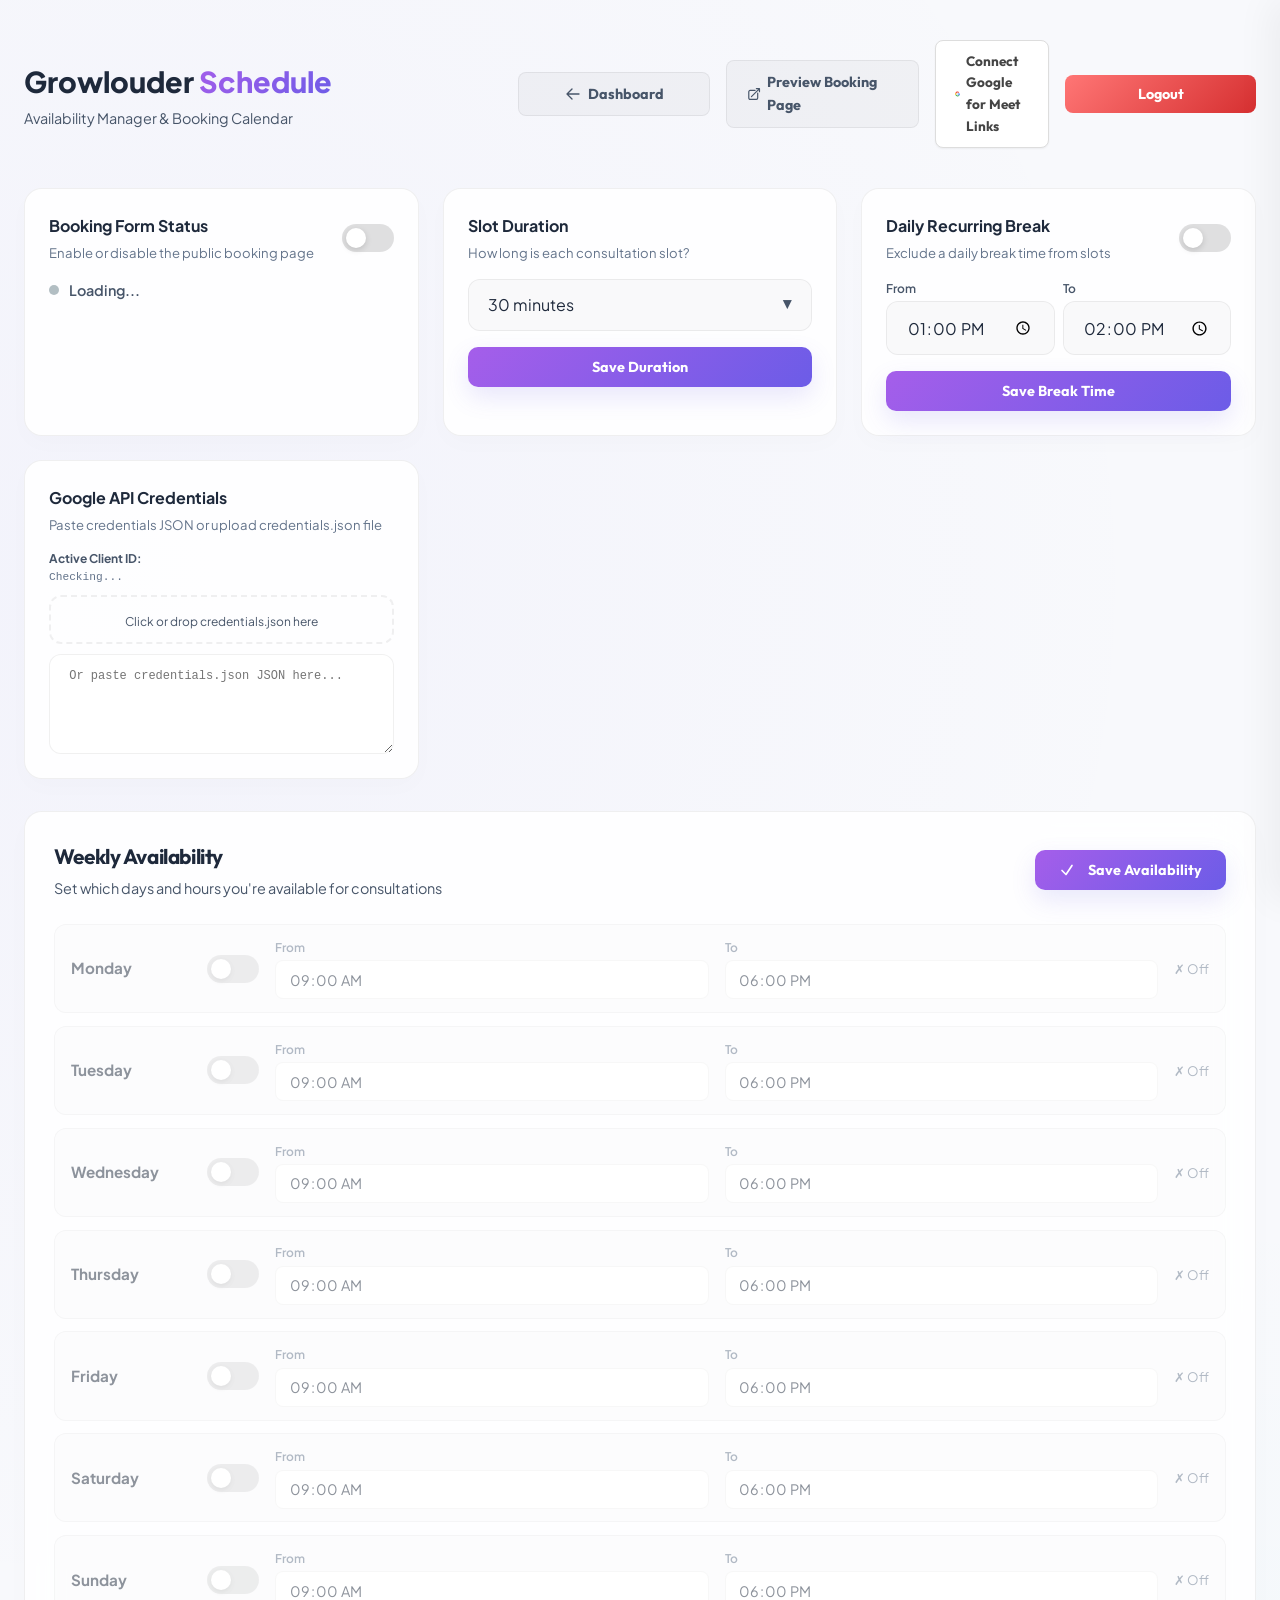
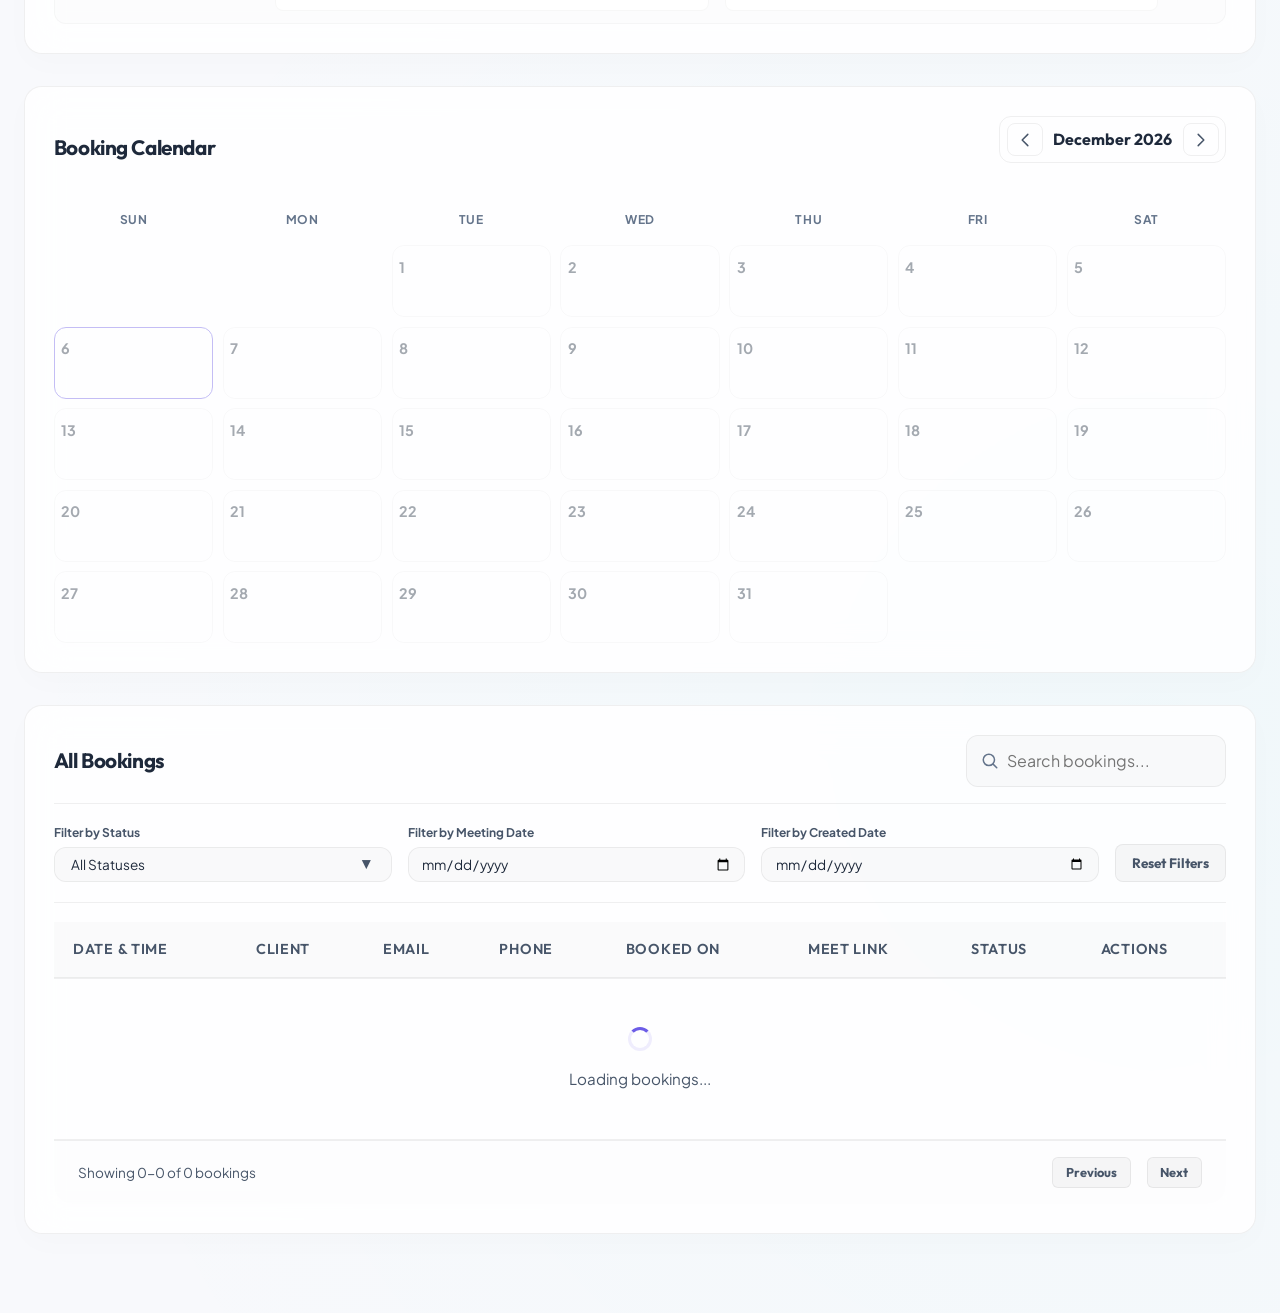
==== commit ed0f4460: "Configure Vercel deployment and aiofiles dependency" ====
--- a/static/admin-schedule.html
+++ b/static/admin-schedule.html
@@ -105,6 +105,33 @@
                 </div>
             </div>
             <button class="btn" onclick="updateBreakConfig(true)" style="margin-top:1rem;padding:.7rem;font-size:.9rem;border-radius:10px;">Save Break Time</button>
+        </div>
+
+        <!-- Google Developer Credentials -->
+        <div class="config-card" style="display: flex; flex-direction: column; justify-content: space-between;">
+            <div>
+                <div class="config-card-title">Google API Credentials</div>
+                <div class="config-card-sub">Paste credentials JSON or upload credentials.json file</div>
+                
+                <div style="margin-top: 1rem; display: flex; flex-direction: column; gap: 0.6rem;">
+                    <div style="font-size: 0.75rem; color: var(--text-secondary); line-height: 1.4;">
+                        <strong>Active Client ID:</strong><br>
+                        <span id="active-client-id" style="font-family: monospace; word-break: break-all; color: var(--text-muted); font-size: 0.7rem;">Checking...</span>
+                    </div>
+                    
+                    <div style="border: 2px dashed var(--border-color); padding: 0.6rem 0.8rem; border-radius: 12px; text-align: center; cursor: pointer; position: relative; transition: border-color 0.2s;" id="cred-dropzone">
+                        <span style="font-size: 0.75rem; color: var(--text-secondary); pointer-events: none;" id="upload-label">Click or drop credentials.json here</span>
+                        <input type="file" id="cred-file-input" accept=".json" style="position: absolute; top:0; left:0; width:100%; height:100%; opacity:0; cursor:pointer;" onchange="handleCredFileSelect(event)">
+                    </div>
+
+                    <div style="display: flex; flex-direction: column; gap: 0.2rem;">
+                        <textarea id="cred-paste-input" class="input-control" rows="3" style="font-family: monospace; font-size: 0.75rem; resize: vertical; background: var(--bg-card); color: var(--text-primary); border-color: var(--border-color);" placeholder="Or paste credentials.json JSON here..." oninput="handleCredTextChange()"></textarea>
+                    </div>
+                </div>
+            </div>
+            <button class="btn btn-secondary" id="save-creds-btn" onclick="saveGoogleCredentials()" style="margin-top: 0.8rem; padding: 0.6rem; font-size: 0.85rem; border-radius: 10px; box-shadow: none; border-color: var(--border-color); display: none;">
+                Update Credentials
+            </button>
         </div>
 
     </div>
@@ -265,13 +292,14 @@
                         <th>Client</th>
                         <th>Email</th>
                         <th>Phone</th>
+                        <th>Booked On</th>
                         <th>Meet Link</th>
                         <th>Status</th>
                         <th>Actions</th>
                     </tr>
                 </thead>
                 <tbody id="all-bookings-tbody">
-                    <tr><td colspan="7" style="text-align:center;padding:3rem;"><div class="spinner" style="margin:0 auto 1rem;"></div><span style="color:var(--text-secondary);">Loading bookings...</span></td></tr>
+                    <tr><td colspan="8" style="text-align:center;padding:3rem;"><div class="spinner" style="margin:0 auto 1rem;"></div><span style="color:var(--text-secondary);">Loading bookings...</span></td></tr>
                 </tbody>
             </table>
         </div>
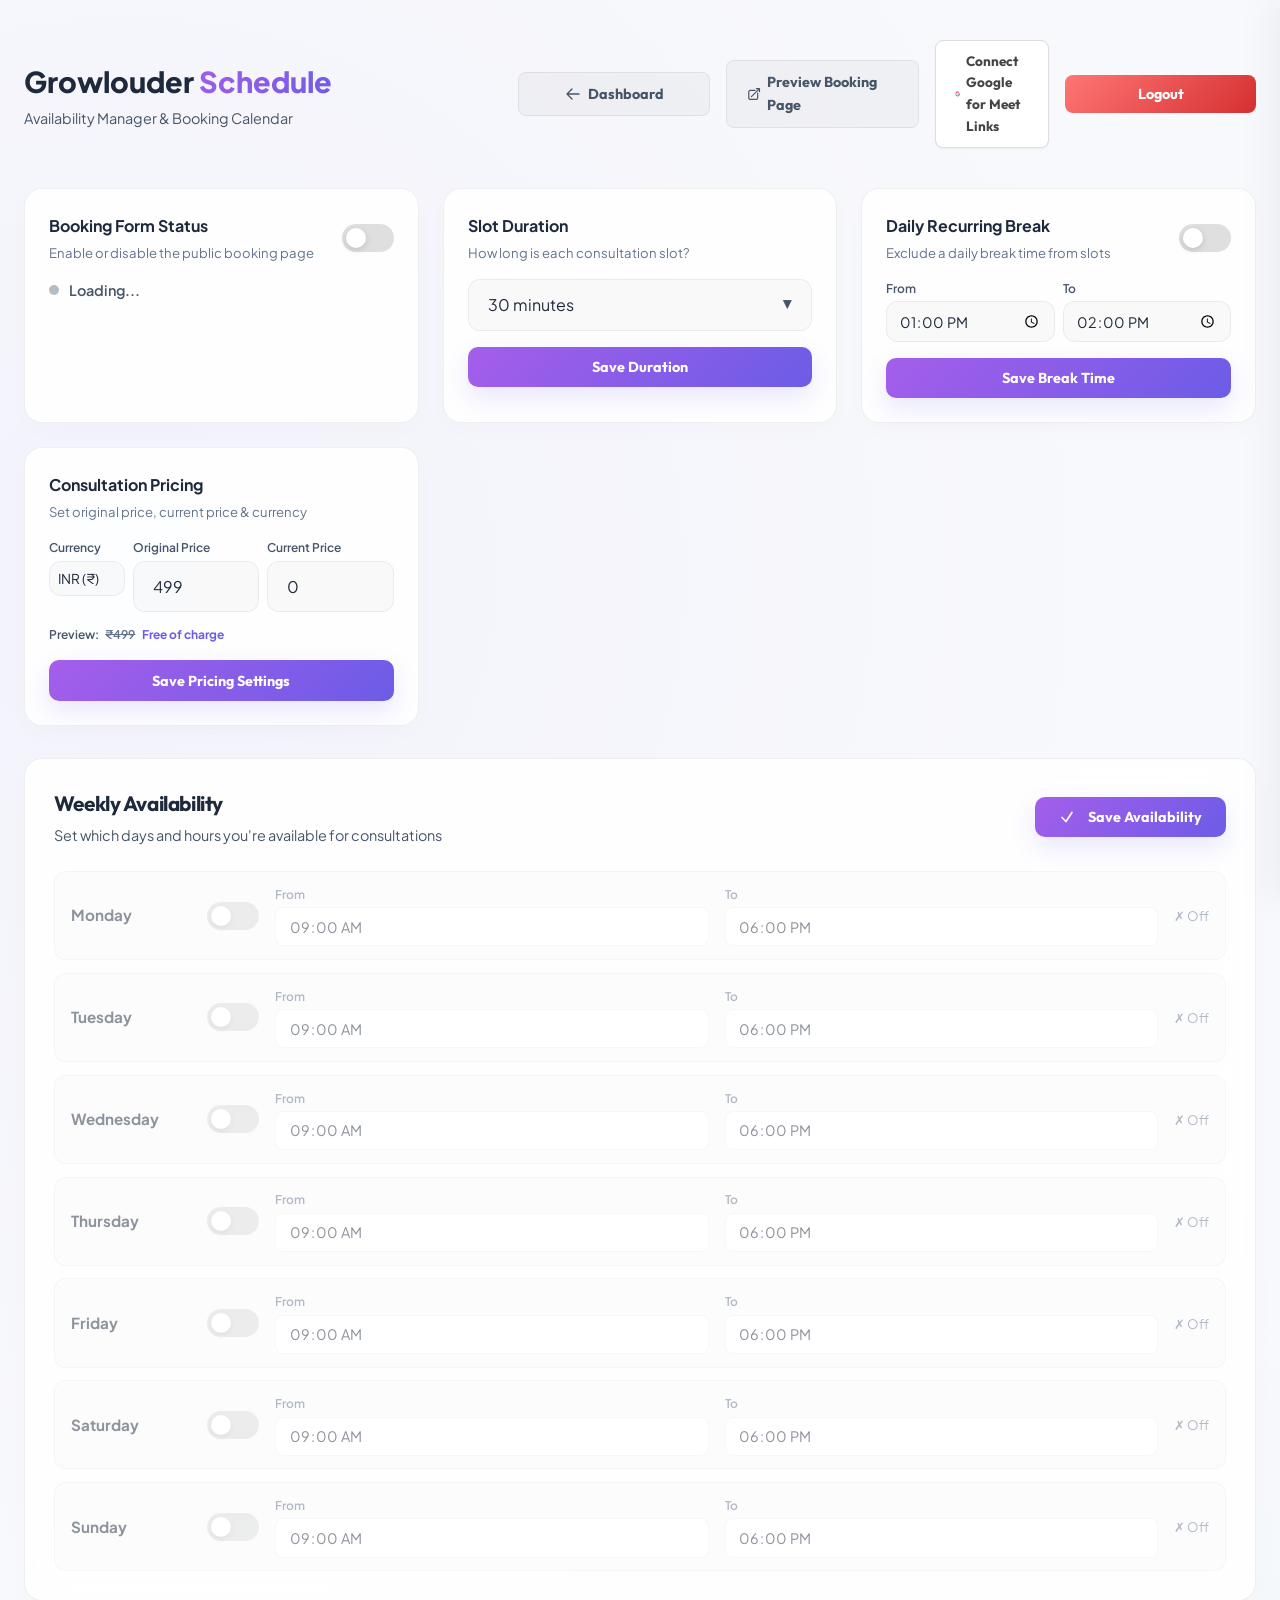
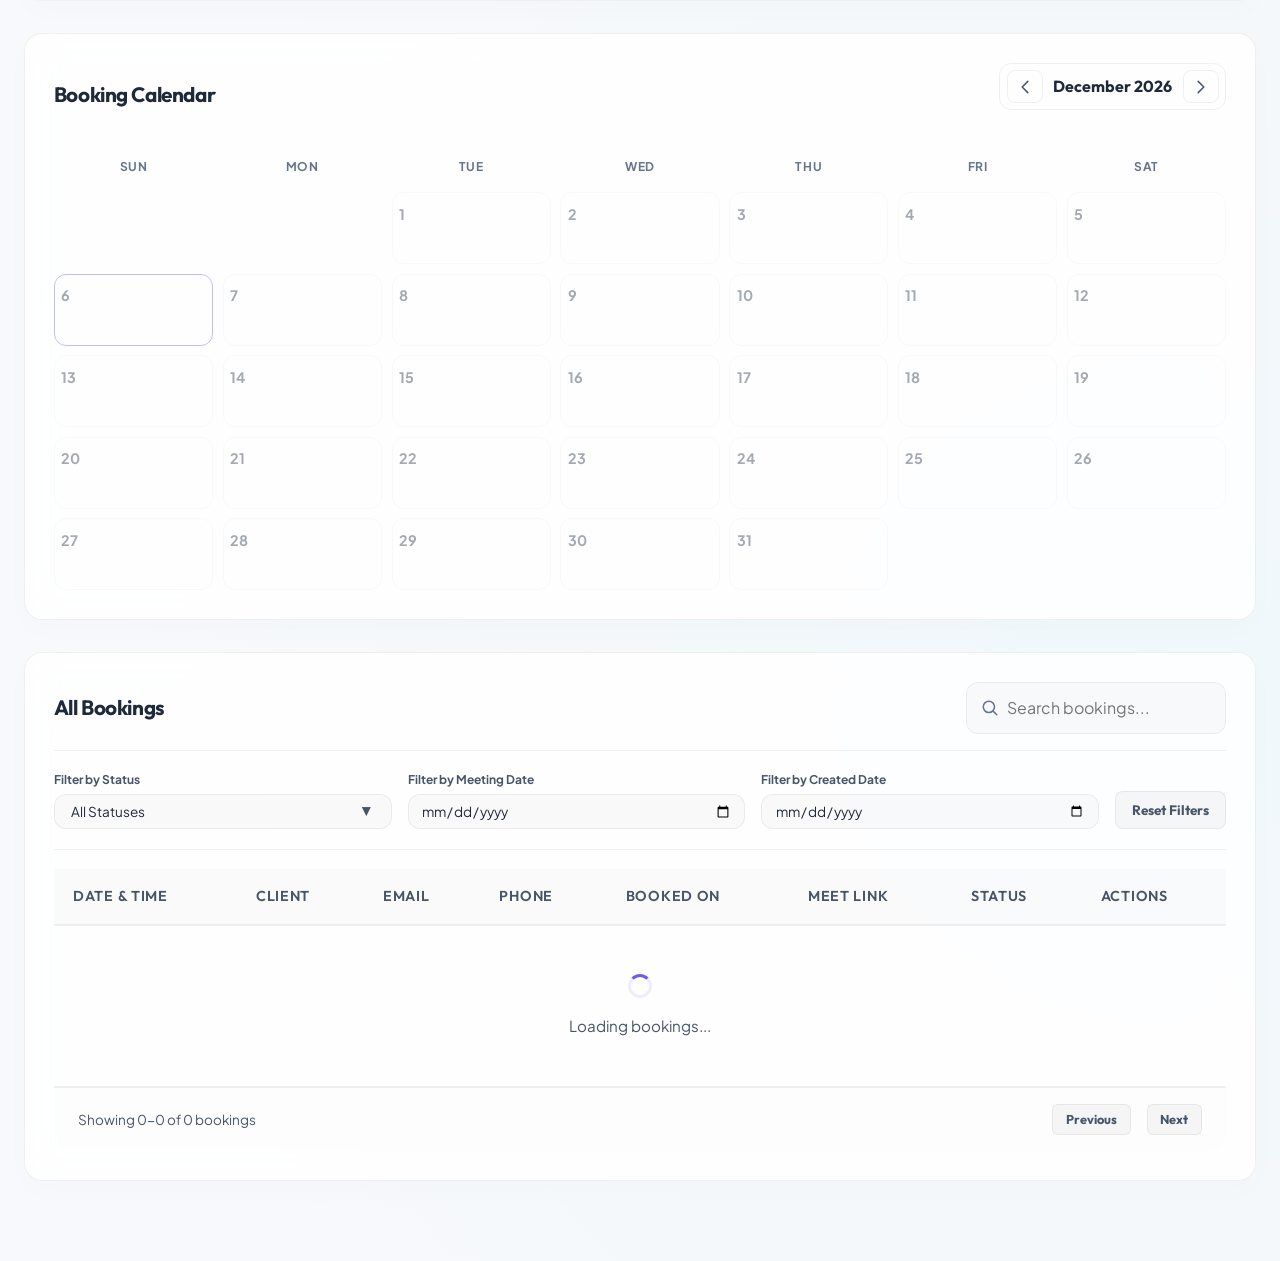
==== commit 94034fd2: "feat: implement multi-step consultation booking flow with calendar integration and business data col" ====
--- a/static/admin-schedule.html
+++ b/static/admin-schedule.html
@@ -5,8 +5,8 @@
     <meta name="viewport" content="width=device-width, initial-scale=1.0">
     <title>Growlouder  Console | Scheduling Manager</title>
     <link rel="icon" type="image/svg+xml" href="/static/favicon.svg">
-    <link rel="stylesheet" href="/static/css/style.css">
-    <link rel="stylesheet" href="/static/css/schedule.css">
+    <link rel="stylesheet" href="/static/css/style.css?v=1.2">
+    <link rel="stylesheet" href="/static/css/schedule.css?v=1.2">
 </head>
 <body>
 <div class="dashboard-container">
@@ -94,45 +94,56 @@
                     <span class="toggle-slider"></span>
                 </label>
             </div>
-            <div class="slot-duration-row" style="margin-top:1rem; gap:0.5rem;">
-                <div style="flex:1;">
-                    <label style="font-size:.75rem;color:var(--text-secondary);font-weight:600;display:block;margin-bottom:.2rem;">From</label>
-                    <input type="time" id="break-start-input" class="input-control" value="13:00">
-                </div>
-                <div style="flex:1;">
-                    <label style="font-size:.75rem;color:var(--text-secondary);font-weight:600;display:block;margin-bottom:.2rem;">To</label>
-                    <input type="time" id="break-end-input" class="input-control" value="14:00">
+            <div class="slot-duration-row" style="margin-top: 1rem; gap: 0.5rem; display: flex; width: 100%;">
+                <div style="flex: 1; min-width: 0;">
+                    <label style="font-size: .75rem; color: var(--text-secondary); font-weight: 600; display: block; margin-bottom: .2rem;">From</label>
+                    <input type="time" id="break-start-input" class="input-control" style="padding: 0.55rem 0.75rem; font-size: 0.9rem; min-width: 0; width: 100%;" value="13:00">
+                </div>
+                <div style="flex: 1; min-width: 0;">
+                    <label style="font-size: .75rem; color: var(--text-secondary); font-weight: 600; display: block; margin-bottom: .2rem;">To</label>
+                    <input type="time" id="break-end-input" class="input-control" style="padding: 0.55rem 0.75rem; font-size: 0.9rem; min-width: 0; width: 100%;" value="14:00">
                 </div>
             </div>
             <button class="btn" onclick="updateBreakConfig(true)" style="margin-top:1rem;padding:.7rem;font-size:.9rem;border-radius:10px;">Save Break Time</button>
         </div>
 
-        <!-- Google Developer Credentials -->
-        <div class="config-card" style="display: flex; flex-direction: column; justify-content: space-between;">
-            <div>
-                <div class="config-card-title">Google API Credentials</div>
-                <div class="config-card-sub">Paste credentials JSON or upload credentials.json file</div>
-                
-                <div style="margin-top: 1rem; display: flex; flex-direction: column; gap: 0.6rem;">
-                    <div style="font-size: 0.75rem; color: var(--text-secondary); line-height: 1.4;">
-                        <strong>Active Client ID:</strong><br>
-                        <span id="active-client-id" style="font-family: monospace; word-break: break-all; color: var(--text-muted); font-size: 0.7rem;">Checking...</span>
-                    </div>
-                    
-                    <div style="border: 2px dashed var(--border-color); padding: 0.6rem 0.8rem; border-radius: 12px; text-align: center; cursor: pointer; position: relative; transition: border-color 0.2s;" id="cred-dropzone">
-                        <span style="font-size: 0.75rem; color: var(--text-secondary); pointer-events: none;" id="upload-label">Click or drop credentials.json here</span>
-                        <input type="file" id="cred-file-input" accept=".json" style="position: absolute; top:0; left:0; width:100%; height:100%; opacity:0; cursor:pointer;" onchange="handleCredFileSelect(event)">
-                    </div>
-
-                    <div style="display: flex; flex-direction: column; gap: 0.2rem;">
-                        <textarea id="cred-paste-input" class="input-control" rows="3" style="font-family: monospace; font-size: 0.75rem; resize: vertical; background: var(--bg-card); color: var(--text-primary); border-color: var(--border-color);" placeholder="Or paste credentials.json JSON here..." oninput="handleCredTextChange()"></textarea>
-                    </div>
-                </div>
-            </div>
-            <button class="btn btn-secondary" id="save-creds-btn" onclick="saveGoogleCredentials()" style="margin-top: 0.8rem; padding: 0.6rem; font-size: 0.85rem; border-radius: 10px; box-shadow: none; border-color: var(--border-color); display: none;">
-                Update Credentials
-            </button>
-        </div>
+        <!-- Pricing Config Card -->
+        <div class="config-card">
+            <div class="config-card-header">
+                <div>
+                    <div class="config-card-title">Consultation Pricing</div>
+                    <div class="config-card-sub">Set original price, current price & currency</div>
+                </div>
+            </div>
+            <div style="margin-top: 1rem; display: flex; flex-direction: column; gap: 0.8rem;">
+                <div style="display: flex; gap: 0.5rem;">
+                    <div style="flex: 1.2;">
+                        <label style="font-size: .75rem; color: var(--text-secondary); font-weight: 600; display: block; margin-bottom: .2rem;">Currency</label>
+                        <select id="currency-select" class="input-control" style="padding: 0.5rem; font-size: 0.85rem;" oninput="updatePricingPreview()">
+                            <option value="₹">INR (₹)</option>
+
+                        </select>
+                    </div>
+                    <div style="flex: 2;">
+                        <label style="font-size: .75rem; color: var(--text-secondary); font-weight: 600; display: block; margin-bottom: .2rem;">Original Price</label>
+                        <input type="number" id="original-price-input" class="input-control" min="0" placeholder="e.g. 499" value="499" oninput="updatePricingPreview()">
+                    </div>
+                    <div style="flex: 2;">
+                        <label style="font-size: .75rem; color: var(--text-secondary); font-weight: 600; display: block; margin-bottom: .2rem;">Current Price</label>
+                        <input type="number" id="current-price-input" class="input-control" min="0" placeholder="e.g. 0" value="0" oninput="updatePricingPreview()">
+                    </div>
+                </div>
+                <div id="pricing-preview-badge" style="font-size: 0.75rem; font-weight: 600; color: #00b894; display: flex; align-items: center; gap: 0.4rem;">
+                    <span style="color: var(--text-secondary);">Preview:</span>
+                    <span id="price-preview-str" style="text-decoration: line-through; color: var(--text-muted);">₹499</span>
+                    <span id="discount-preview-str" style="color: #6c5ce7; font-weight: 700;">Free of charge</span>
+                    <span id="pct-preview-str" style="background: rgba(0, 184, 148, 0.12); color: #00b894; padding: 0.1rem 0.4rem; border-radius: 4px; font-size: 0.7rem; font-weight: 700; display: none;">100% Off</span>
+                </div>
+            </div>
+            <button class="btn" onclick="savePricingConfig()" style="margin-top: 1rem; padding: .7rem; font-size: .9rem; border-radius: 10px;">Save Pricing Settings</button>
+        </div>
+
+
 
     </div>
 
@@ -339,6 +350,6 @@
     <div class="toast" id="toast-el"></div>
 </div>
 
-<script src="/static/js/admin-schedule.js"></script>
+<script src="/static/js/admin-schedule.js?v=1.2"></script>
 </body>
 </html>
--- a/static/css/style.css
+++ b/static/css/style.css
@@ -925,8 +925,30 @@
     .dash-header {
         flex-direction: column;
         align-items: flex-start;
+        gap: 1rem;
+    }
+    .dash-actions {
+        display: flex;
+        flex-wrap: wrap;
+        width: 100%;
+        gap: 0.5rem !important;
+    }
+    .dash-actions > * {
+        flex: 1 1 auto;
+        justify-content: center;
+        align-items: center;
+        text-align: center;
+        font-size: 0.8rem !important;
+        padding: 0.5rem 0.8rem !important;
+        white-space: nowrap;
     }
     .drawer {
-        width: 100%;
-    }
-}
+        width: 100% !important;
+        max-width: 100% !important;
+        right: -100% !important;
+        padding: 1.5rem !important;
+    }
+    .drawer.open {
+        right: 0 !important;
+    }
+}
--- a/static/css/schedule.css
+++ b/static/css/schedule.css
@@ -768,3 +768,126 @@
         text-align: center;
     }
 }
+
+/* Smartphone Specific Optimization */
+@media (max-width: 480px) {
+    .app-container {
+        padding: 1rem 0.5rem !important;
+    }
+    .booking-info-panel {
+        padding: 1.2rem 1rem !important;
+        border-radius: 16px !important;
+    }
+    .booking-main {
+        padding: 1.2rem 1rem !important;
+        border-radius: 16px !important;
+    }
+    .cal-grid {
+        gap: 0.25rem !important;
+    }
+    .cal-day {
+        font-size: 0.85rem !important;
+        border-radius: 8px !important;
+    }
+    .slot-btn {
+        padding: 0.55rem 0.3rem !important;
+        font-size: 0.82rem !important;
+    }
+    .step-heading {
+        font-size: 1.15rem !important;
+        margin-bottom: 1rem !important;
+    }
+    .success-details-card {
+        padding: 1rem !important;
+        font-size: 0.82rem !important;
+    }
+}
+
+/* Card table reformatting for mobile viewports */
+@media (max-width: 768px) {
+    /* Hide the thead entirely */
+    table.leads-table thead {
+        display: none !important;
+    }
+    
+    /* Make table, tbody, tr, and td display block */
+    table.leads-table,
+    table.leads-table tbody,
+    table.leads-table tr,
+    table.leads-table td {
+        display: block !important;
+        width: 100% !important;
+        box-sizing: border-box !important;
+    }
+    
+    /* Style each tr as a card */
+    table.leads-table tbody tr {
+        background: var(--bg-card) !important;
+        border: 1px solid var(--border-color) !important;
+        border-radius: 16px !important;
+        margin-bottom: 1.2rem !important;
+        padding: 1.2rem !important;
+        box-shadow: 0 4px 15px rgba(0,0,0,0.015) !important;
+        transition: transform 0.2s ease, border-color 0.2s ease !important;
+        position: relative !important;
+        cursor: pointer !important;
+    }
+    
+    table.leads-table tbody tr:hover {
+        transform: translateY(-2px) !important;
+        border-color: var(--primary) !important;
+    }
+    
+    /* Reformat td cells as key-value pairs using data-label attribute */
+    table.leads-table td {
+        border-bottom: 1px dashed rgba(0,0,0,0.04) !important;
+        padding: 0.6rem 0 !important;
+        min-height: 2.2rem !important;
+        display: flex !important;
+        justify-content: space-between !important;
+        align-items: center !important;
+        text-align: right !important;
+        font-size: 0.88rem !important;
+        white-space: normal !important;
+        max-width: 100% !important;
+        border-top: none !important;
+    }
+    
+    table.leads-table td:last-child {
+        border-bottom: none !important;
+        padding-bottom: 0 !important;
+    }
+    
+    /* Inject the label from data-label before the content */
+    table.leads-table td::before {
+        content: attr(data-label) !important;
+        font-weight: 700 !important;
+        font-family: var(--font-heading) !important;
+        font-size: 0.78rem !important;
+        color: var(--text-secondary) !important;
+        text-transform: uppercase !important;
+        letter-spacing: 0.03em !important;
+        text-align: left !important;
+        padding-right: 1rem !important;
+        opacity: 0.85 !important;
+        display: inline-block !important;
+    }
+    
+    /* Make buttons full width on small layout */
+    .action-btns {
+        flex-direction: row !important;
+        gap: 0.4rem !important;
+        width: auto !important;
+        justify-content: flex-end !important;
+        display: flex !important;
+    }
+    
+    .action-btn {
+        width: auto !important;
+        padding: 0.35rem 0.8rem !important;
+        font-size: 0.75rem !important;
+        margin-bottom: 0 !important;
+    }
+}
+
+
